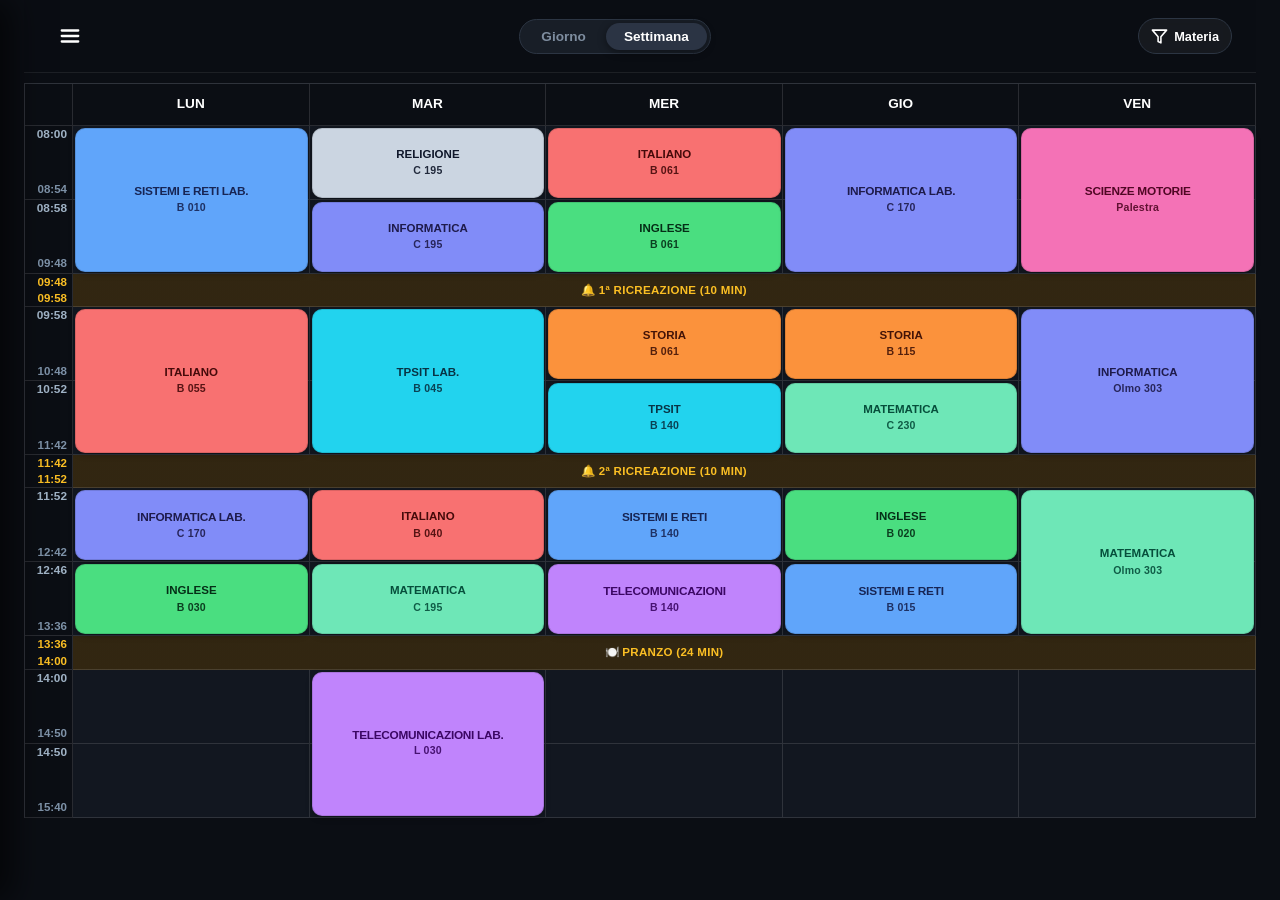
==== public/index.html @ 8e427fc3 "fix(app): fix missing closing braces in init() fallback and bump app.js cache buster to v57" ====
<!DOCTYPE html>
<html lang="it">
<head>
  <meta charset="UTF-8">
  <meta name="viewport" content="width=device-width, initial-scale=1.0, maximum-scale=3.0, user-scalable=yes">
  <title>Smart School Timetable - 4 BINF</title>
  
  <!-- PWA & Mobile Settings -->
  <link rel="manifest" href="manifest.json">
  <meta name="theme-color" content="#0E1218">
  <meta name="apple-mobile-web-app-capable" content="yes">
  <meta name="apple-mobile-web-app-status-bar-style" content="black-translucent">
  <meta name="apple-mobile-web-app-title" content="OrarioScuola">
  <link rel="icon" type="image/svg+xml" href="icons/icon.svg">

  <link rel="stylesheet" href="css/style.css?v=44">
</head>
<body>
  <div id="app" class="app-layout">
    
    <!-- Top Bar Navigation (Sleek Dark Theme) -->
    <header class="app-header" id="app-header">
      <div class="header-left">
        <button id="btn-open-drawer" class="icon-button" aria-label="Apri menu laterale" title="Menu">
          <svg width="22" height="22" viewBox="0 0 24 24" fill="none" stroke="currentColor" stroke-width="2.5" stroke-linecap="round">
            <line x1="3" y1="6" x2="21" y2="6"></line>
            <line x1="3" y1="12" x2="21" y2="12"></line>
            <line x1="3" y1="18" x2="21" y2="18"></line>
          </svg>
        </button>
      </div>

      <div class="header-center">
        <!-- Switcher a Capsula: Giorno vs Settimana -->
        <div class="view-switch-pill" role="tablist">
          <button id="btn-view-daily" class="pill-btn active" role="tab" aria-selected="true">Giorno</button>
          <button id="btn-view-weekly" class="pill-btn" role="tab" aria-selected="false">Settimana</button>
        </div>
      </div>

      <div class="header-right">
        <!-- Selettore / Filtro Materia con Dropdown -->
        <div class="subject-filter-wrapper" id="subject-filter-wrapper">
          <button id="btn-subject-filter-toggle" class="header-filter-btn" aria-label="Filtra materia" title="Evidenzia materia">
            <svg width="17" height="17" viewBox="0 0 24 24" fill="none" stroke="currentColor" stroke-width="2.2" stroke-linecap="round" stroke-linejoin="round">
              <polygon points="22 3 2 3 10 12.46 10 19 14 21 14 12.46 22 3"></polygon>
            </svg>
            <span class="filter-btn-label" id="filter-btn-label">Materia</span>
            <span class="filter-active-dot hidden" id="header-filter-dot"></span>
          </button>
          
          <!-- Dropdown Flottante Selezione Materia -->
          <div class="subject-filter-dropdown hidden" id="subject-filter-dropdown" role="menu">
            <div class="filter-dropdown-header">
              <span class="filter-dropdown-title">EVIDENZIA MATERIA</span>
              <button id="btn-clear-subject-filter" class="btn-clear-filter-text">Mostra tutte</button>
            </div>
            <div class="filter-subjects-list" id="filter-subjects-list">
              <!-- Popolato dinamicamente da JS -->
            </div>
          </div>
        </div>
      </div>
    </header>

    <!-- Switcher Flottante Compatto a Destra (appare durante lo scroll per liberare spazio) -->
    <div id="floating-view-switch" class="floating-view-switch hidden" role="tablist" aria-label="Cambio rapido vista">
      <button id="btn-float-daily" class="float-pill-btn active" role="tab" aria-selected="true" title="Vista Giorno">Giorno</button>
      <button id="btn-float-weekly" class="float-pill-btn" role="tab" aria-selected="false" title="Vista Settimana">Settimana</button>
    </div>

    <!-- Indicatore Filtro Materia Attivo con rimozione rapida -->
    <div id="active-filter-indicator" class="active-filter-indicator hidden">
      <span class="active-filter-dot" id="active-filter-dot"></span>
      <span id="active-filter-text" class="active-filter-text">Filtro: -</span>
      <button id="btn-dismiss-active-filter" class="btn-dismiss-filter" aria-label="Azzera filtro" title="Mostra tutte le materie">✕</button>
    </div>

    <!-- ==========================================================================
         VISTA 1: GIORNO (TIMELINE CON CARD PASTELLO E CURSORE DINAMICO)
         ========================================================================== -->
    <main id="view-daily" class="view-container active-view">
      
      <!-- Intestazione Data (es. LUNEDÌ 14 SETTEMBRE) -->
      <section class="daily-header-bar">
        <button id="btn-prev-day" class="day-nav-arrow" aria-label="Giorno precedente">
          <svg width="20" height="20" viewBox="0 0 24 24" fill="none" stroke="currentColor" stroke-width="2.5" stroke-linecap="round" stroke-linejoin="round">
            <polyline points="15 18 9 12 15 6"></polyline>
          </svg>
        </button>
        <h1 id="daily-date-title" class="daily-date-title"></h1>
        <button id="btn-next-day" class="day-nav-arrow" aria-label="Giorno successivo">
          <svg width="20" height="20" viewBox="0 0 24 24" fill="none" stroke="currentColor" stroke-width="2.5" stroke-linecap="round" stroke-linejoin="round">
            <polyline points="9 18 15 12 9 6"></polyline>
          </svg>
        </button>
      </section>

      <!-- Selettore rapido compatto giorni (Lunedì - Venerdì) -->
      <nav class="days-nav" aria-label="Selettore rapido giorno">
        <button class="day-chip" data-day="Lunedì">LUN</button>
        <button class="day-chip" data-day="Martedì">MAR</button>
        <button class="day-chip" data-day="Mercoledì">MER</button>
        <button class="day-chip" data-day="Giovedì">GIO</button>
        <button class="day-chip" data-day="Venerdì">VEN</button>
      </nav>

      <!-- Contenitore Timeline Verticale -->
      <div class="timeline-viewport" id="timeline-viewport">
        <div class="timeline-container" id="timeline-container">
          
          <!-- Asse Orario Verticale (popolato dinamicamente con ore 08:00, 08:58, ecc.) -->
          <div class="timeline-time-column" id="timeline-time-column">
            <!-- I marker orari sono generati da JS -->
          </div>

          <!-- Cursore Dinamico Live (Badge blu + Raggio Laser Orizzontale) -->
          <div class="live-timeline-line" id="live-timeline-line"></div>
          <div class="live-cursor" id="live-cursor">
            <span class="cursor-dot"></span>
            <span class="cursor-time" id="cursor-time">09:23</span>
          </div>

          <!-- Lista Card Lezioni Pastello -->
          <div class="lessons-list" id="lessons-list">
            <!-- Popolato dinamicamente da JS -->
          </div>

        </div>
      </div>
    </main>

    <!-- ==========================================================================
         VISTA 2: SETTIMANA (GRIGLIA A MATRICE CON CELLE COLORATE PASTELLO)
         ========================================================================== -->
    <main id="view-weekly" class="view-container hidden-view">
      <div class="weekly-scroll-wrapper" id="weekly-scroll-wrapper">
        <div class="weekly-grid-container" id="weekly-grid-container">
          <!-- Cursore e Raggio Live anche nella Settimana -->
          <div class="weekly-live-line" id="weekly-live-line"></div>
          <div class="weekly-live-cursor" id="weekly-live-cursor">
            <span class="cursor-dot"></span>
            <span class="cursor-time" id="weekly-cursor-time">--:--</span>
          </div>
          <!-- Popolato dinamicamente con griglia a 5 colonne (LUN-VEN) e righe orarie -->
        </div>
      </div>
      <div class="weekly-scroll-hint">
        <span>‹</span> Scorri per vedere la settimana <span>›</span>
      </div>
    </main>

    <!-- Rilevamento immediato PC vs iPad/Mobile per apertura diretta -->
    <script>
      (function() {
        try {
          var ua = navigator.userAgent || '';
          var platform = navigator.platform || '';
          var maxTouch = navigator.maxTouchPoints || 0;
          
          var isIPad = /iPad/i.test(ua) || (platform === 'MacIntel' && maxTouch > 1) || (/Macintosh/i.test(ua) && maxTouch > 1);
          var isMobileOrTablet = isIPad || /Android|iPhone|iPod|BlackBerry|IEMobile|Opera Mini|Tablet|Silk/i.test(ua) || (('ontouchstart' in window) && maxTouch > 1);

          // Su iPad (qualsiasi orientamento, orizzontale o verticale) e su mobile: SEMPRE GIORNO
          if (isMobileOrTablet) {
            try {
              localStorage.removeItem('orario_initial_view');
              localStorage.removeItem('orario_preferred_view');
            } catch (_) {}
            return; // Resta garantito in vista Giorno (view-daily attivo di default)
          }

          // Solo su PC desktop/laptop widescreen reali (Windows, Mac con 0 touch points, Linux) attiva la vista Settimana
          var isRealPC = (/Windows NT/i.test(ua) || (/Macintosh/i.test(ua) && maxTouch === 0) || (/Linux/i.test(ua) && !/Android/i.test(ua))) && window.innerWidth >= 900;
          if (isRealPC) {
            var vDaily = document.getElementById('view-daily');
            var vWeekly = document.getElementById('view-weekly');
            var bDaily = document.getElementById('btn-view-daily');
            var bWeekly = document.getElementById('btn-view-weekly');
            if (vDaily) { vDaily.classList.add('hidden-view'); vDaily.classList.remove('active-view'); }
            if (vWeekly) { vWeekly.classList.remove('hidden-view'); vWeekly.classList.add('active-view'); }
            if (bDaily) { bDaily.classList.remove('active'); bDaily.setAttribute('aria-selected', 'false'); }
            if (bWeekly) { bWeekly.classList.add('active'); bWeekly.setAttribute('aria-selected', 'true'); }
          }
        } catch (_) {}
      })();
    </script>

    <!-- ==========================================================================
         VISTA 3: DEDICATA CAMBIA ORARIO (PAGINA COMPLETA)
         ========================================================================== -->
    <main id="view-change-schedule" class="view-container change-schedule-view hidden-view">
      
      <!-- Barra Superiore Navigazione -->
      <div class="change-page-top-bar">
        <button id="btn-back-to-schedule" class="btn-back-nav" aria-label="Torna all'orario">
          <svg width="20" height="20" viewBox="0 0 24 24" fill="none" stroke="currentColor" stroke-width="2.5" stroke-linecap="round" stroke-linejoin="round">
            <polyline points="15 18 9 12 15 6"></polyline>
          </svg>
          <span>Torna all'orario</span>
        </button>
        <h2 class="change-page-title">CAMBIA ORARIO</h2>
        <div class="top-bar-spacer"></div>
      </div>

      <!-- SEZIONE ORARI GIÀ CARICATI (SEMPRE VISIBILE IN CIMA) -->
      <section class="loaded-timetables-section">
        <h3 class="section-card-title">Orari salvati</h3>
        <div class="saved-timetables-list" id="modal-saved-timetables-list">
          <!-- Popolato dinamicamente da JS -->
        </div>
      </section>

      <!-- Intestazione Scelta Caricamento -->
      <div class="change-mode-header">
        <h3 class="section-card-title">Carica un altro orario</h3>
      </div>

      <!-- I 4 Bottoni di Selezione Modalità -->
      <div class="change-mode-buttons" role="tablist">
        <button class="change-mode-pill active" data-tab="image" role="tab" aria-selected="true">
          <span class="mode-pill-icon">📷</span>
          <div class="mode-pill-texts">
            <span class="mode-pill-title">Immagine</span>
            <span class="mode-pill-sub">Foto o screenshot</span>
          </div>
        </button>
        <button class="change-mode-pill" data-tab="pdf" role="tab" aria-selected="false">
          <span class="mode-pill-icon">📄</span>
          <div class="mode-pill-texts">
            <span class="mode-pill-title">PDF</span>
            <span class="mode-pill-sub">Documento orario</span>
          </div>
        </button>
        <button class="change-mode-pill" data-tab="url" role="tab" aria-selected="false">
          <span class="mode-pill-icon">🔗</span>
          <div class="mode-pill-texts">
            <span class="mode-pill-title">URL</span>
            <span class="mode-pill-sub">Link web Spaggiari</span>
          </div>
        </button>
        <button class="change-mode-pill" data-tab="preset" role="tab" aria-selected="false">
          <span class="mode-pill-icon">🏛️</span>
          <div class="mode-pill-texts">
            <span class="mode-pill-title">Classi Volta</span>
            <span class="mode-pill-sub">Tutte le 64 classi</span>
          </div>
        </button>
      </div>

      <!-- Sezioni di Contenuto Corrispondenti -->
      <div class="change-sections-container">

        <!-- SEZIONE 1: CARICA DA IMMAGINE -->
        <div class="tt-tab-content active" id="tab-content-image">
          <div class="change-section-card">
            <h3 class="section-card-title">Carica Immagine</h3>
            
            <div class="file-dropzone" id="image-dropzone">
              <input type="file" id="input-timetable-image" accept="image/png, image/jpeg, image/webp" />
              <div class="dropzone-inner">
                <svg width="40" height="40" viewBox="0 0 24 24" fill="none" stroke="currentColor" stroke-width="1.8">
                  <rect x="3" y="3" width="18" height="18" rx="2" ry="2"></rect>
                  <circle cx="8.5" cy="8.5" r="1.5"></circle>
                  <polyline points="21 15 16 10 5 21"></polyline>
                </svg>
                <span class="dropzone-text" id="image-dropzone-text">Tocca per scegliere o trascina qui la foto</span>
                <span class="dropzone-sub">PNG, JPG, WebP</span>
              </div>
            </div>

            <div class="input-group" style="margin-top: 14px;">
              <label for="input-image-classname">Nome Classe (opzionale)</label>
              <input type="text" id="input-image-classname" placeholder="Es. 4 BINF, 5 AINF, 3 C..." />
            </div>

            <button id="btn-extract-from-image" class="btn-primary-action" disabled>
              <span>Estrai Orario</span>
            </button>
          </div>
        </div>

        <!-- SEZIONE 2: CARICA DA PDF -->
        <div class="tt-tab-content" id="tab-content-pdf">
          <div class="change-section-card">
            <h3 class="section-card-title">Carica PDF</h3>
            
            <div class="file-dropzone" id="pdf-dropzone">
              <input type="file" id="input-timetable-pdf" accept="application/pdf" />
              <div class="dropzone-inner">
                <svg width="40" height="40" viewBox="0 0 24 24" fill="none" stroke="currentColor" stroke-width="1.8">
                  <path d="M14 2H6a2 2 0 0 0-2 2v16a2 2 0 0 0 2 2h12a2 2 0 0 0 2-2V8z"></path>
                  <polyline points="14 2 14 8 20 8"></polyline>
                  <line x1="16" y1="13" x2="8" y2="13"></line>
                  <line x1="16" y1="17" x2="8" y2="17"></line>
                  <polyline points="10 9 9 9 8 9"></polyline>
                </svg>
                <span class="dropzone-text" id="pdf-dropzone-text">Tocca per scegliere o trascina qui il file PDF</span>
                <span class="dropzone-sub">Documento PDF (.pdf)</span>
              </div>
            </div>

            <!-- Pulsante per avviare la scansione delle classi nel PDF -->
            <button id="btn-scan-pdf-classes" class="btn-primary-action" disabled>
              <svg width="18" height="18" viewBox="0 0 24 24" fill="none" stroke="currentColor" stroke-width="2.2" stroke-linecap="round" stroke-linejoin="round">
                <circle cx="11" cy="11" r="8"></circle>
                <line x1="21" y1="21" x2="16.65" y2="16.65"></line>
              </svg>
              <span>Scansiona Classi nel PDF</span>
            </button>

            <!-- Sezione Rilevamento Classi (Mostrata dopo la scansione) -->
            <div id="pdf-classes-discovery-container" class="pdf-classes-discovery-container hidden">
              <div class="pdf-discovery-header">
                <div class="pdf-discovery-title-row">
                  <h4 class="pdf-discovery-title">Classi trovate nel documento</h4>
                  <span class="catalog-counter" id="pdf-classes-count">0 classi</span>
                </div>
                <div class="pdf-discovery-tools">
                  <button type="button" id="btn-select-all-pdf-classes" class="btn-tool-subtle">Seleziona tutte</button>
                  <button type="button" id="btn-deselect-all-pdf-classes" class="btn-tool-subtle">Deseleziona</button>
                </div>
              </div>

              <!-- Filtro rapido classi se molte -->
              <div class="catalog-search-wrapper" id="pdf-classes-search-wrapper" style="margin-bottom: 12px;">
                <svg width="15" height="15" viewBox="0 0 24 24" fill="none" stroke="currentColor" stroke-width="2.2">
                  <circle cx="11" cy="11" r="8"></circle>
                  <line x1="21" y1="21" x2="16.65" y2="16.65"></line>
                </svg>
                <input type="text" id="input-filter-pdf-classes" placeholder="Filtra classi (es. 4 BINF)..." />
              </div>

              <!-- Griglia/Elenco di Chip Selezionabili -->
              <div class="pdf-classes-grid" id="pdf-classes-grid">
                <!-- Generato da JS -->
              </div>

              <!-- Avanzamento Estrazione Multi-classe -->
              <div class="batch-progress-box hidden" id="pdf-batch-progress-box">
                <div class="batch-progress-text" id="pdf-batch-progress-text">Estrazione in corso...</div>
                <div class="batch-progress-bar-track">
                  <div class="batch-progress-bar-fill" id="pdf-batch-progress-bar"></div>
                </div>
              </div>

              <!-- Pulsante Estrazione Mirata delle Classi Selezionate -->
              <button id="btn-extract-selected-pdf-classes" class="btn-primary-action" disabled>
                <span>Estrai Orario per le Classi Selezionate</span>
              </button>
            </div>

          </div>
        </div>

        <!-- SEZIONE 3: CARICA DA URL -->
        <div class="tt-tab-content" id="tab-content-url">
          <div class="change-section-card">
            <h3 class="section-card-title">Carica da URL</h3>
            
            <div class="input-group" style="margin-top: 10px;">
              <label for="input-timetable-url">URL Immagine o PDF</label>
              <input type="url" id="input-timetable-url" placeholder="https://cspace.spaggiari.eu/.../orario.png" />
            </div>
            <div class="input-group" style="margin-top: 12px;">
              <label for="input-url-classname">Nome Classe (opzionale)</label>
              <input type="text" id="input-url-classname" placeholder="Es. 4 BINF, 3 ALS, 5 AINF..." />
            </div>
            <button id="btn-extract-from-url" class="btn-primary-action">
              <span>Estrai Orario</span>
            </button>
          </div>
        </div>

        <!-- SEZIONE 4: CLASSI ISTITUTO VOLTA -->
        <div class="tt-tab-content" id="tab-content-preset">
          <div class="change-section-card">
            <div class="preset-volta-catalog">
              <div class="catalog-header-row">
                <h3 class="section-card-title">Classi Istituto Volta</h3>
                <span class="catalog-counter" id="volta-classes-count">64 classi</span>
              </div>

              <!-- Barra di ricerca rapida classe -->
              <div class="catalog-search-wrapper">
                <svg width="16" height="16" viewBox="0 0 24 24" fill="none" stroke="currentColor" stroke-width="2.2">
                  <circle cx="11" cy="11" r="8"></circle>
                  <line x1="21" y1="21" x2="16.65" y2="16.65"></line>
                </svg>
                <input type="text" id="input-search-volta-classes" placeholder="Cerca classe (es. 4 AINF, 3 BINF, 1 C...)" />
                <button id="btn-clear-volta-search" class="btn-clear-search hidden" aria-label="Cancella ricerca">✕</button>
              </div>

              <!-- Filtro Rapido per Anno di Corso -->
              <div class="catalog-year-filters" id="catalog-year-filters">
                <button class="year-filter-btn active" data-year="all">Tutte</button>
                <button class="year-filter-btn" data-year="1">1°</button>
                <button class="year-filter-btn" data-year="2">2°</button>
                <button class="year-filter-btn" data-year="3">3°</button>
                <button class="year-filter-btn" data-year="4">4°</button>
                <button class="year-filter-btn" data-year="5">5°</button>
              </div>

              <!-- Griglia Scrollabile delle Classi -->
              <div class="volta-classes-grid" id="volta-all-classes-grid"></div>
            </div>
          </div>
        </div>

      </div>

      <!-- STATO DI ESTRAZIONE GEMINI (SPINNER / PROGRESS) -->
      <div class="extraction-loading-overlay hidden" id="extraction-loading">
        <div class="loading-spinner"></div>
        <div class="loading-title">Gemini Vision sta analizzando l'orario...</div>
        <div class="loading-sub">Rilevamento orari di inizio/fine specifici, pause e materie</div>
      </div>

      <!-- MESSAGGIO DI ERRORE -->
      <div class="extraction-error-banner hidden" id="extraction-error">
        <span id="extraction-error-msg">Errore durante l'elaborazione</span>
      </div>

    </main>

    <!-- ==========================================================================
         VISTA 4: ORARIO ORIGINALE SCUOLA (EDT EMBEDDED VIEW)
         ========================================================================== -->
    <main id="view-original-schedule" class="view-container original-schedule-view hidden-view">
      
      <!-- Barra Superiore Navigazione Essenziale (Freccia a sinistra, azioni a destra, nessun titolo) -->
      <div class="original-page-top-bar">
        <button id="btn-back-from-original" class="icon-button-subtle" aria-label="Torna indietro" title="Torna all'orario">
          <svg width="22" height="22" viewBox="0 0 24 24" fill="none" stroke="currentColor" stroke-width="2.5" stroke-linecap="round" stroke-linejoin="round">
            <polyline points="15 18 9 12 15 6"></polyline>
          </svg>
        </button>
        <div class="original-top-spacer"></div>
        <div class="original-top-actions">
          <button id="btn-reload-original-iframe" class="icon-button-subtle" title="Ricarica orario scuola" aria-label="Ricarica">
            <svg width="18" height="18" viewBox="0 0 24 24" fill="none" stroke="currentColor" stroke-width="2.2" stroke-linecap="round" stroke-linejoin="round">
              <polyline points="23 4 23 10 17 10"></polyline>
              <polyline points="1 20 1 14 7 14"></polyline>
              <path d="M3.51 9a9 9 0 0 1 14.85-3.36L23 10M1 14l4.64 4.36A9 9 0 0 0 20.49 15"></path>
            </svg>
          </button>
          <a id="btn-external-school-link" href="https://cspace.spaggiari.eu/pub/PGIT0005/orario/" target="_blank" rel="noopener" class="icon-button-subtle" title="Apri sul sito della scuola" aria-label="Apri esterno">
            <svg width="18" height="18" viewBox="0 0 24 24" fill="none" stroke="currentColor" stroke-width="2.2" stroke-linecap="round" stroke-linejoin="round">
              <path d="M18 13v6a2 2 0 0 1-2 2H5a2 2 0 0 1-2-2V8a2 2 0 0 1 2-2h6"></path>
              <polyline points="15 3 21 3 21 9"></polyline>
              <line x1="10" y1="14" x2="21" y2="3"></line>
            </svg>
          </a>
        </div>
      </div>

      <!-- Iframe a Tutto Schermo (Senza Box Stondato) -->
      <iframe id="iframe-original-schedule" class="original-fullscreen-iframe" src="about:blank" title="Orario scolastico originale"></iframe>
    </main>



    <!-- ==========================================================================
         DRAWER LATERALE A SCOMPARSA (MENU NERO IN STILE MOCKUP SCREEN 3)
         ========================================================================== -->
    <div id="drawer-overlay" class="drawer-overlay"></div>
    <aside id="sidebar-drawer" class="sidebar-drawer" aria-hidden="true">
      
      <!-- Intestazione Menu -->
      <div class="drawer-top">
        <div class="drawer-header-row">
          <h2 class="drawer-title">MENU</h2>
          <button id="btn-close-drawer" class="icon-button" aria-label="Chiudi menu">
            <svg width="24" height="24" viewBox="0 0 24 24" fill="none" stroke="currentColor" stroke-width="2" stroke-linecap="round">
              <line x1="18" y1="6" x2="6" y2="18"></line>
              <line x1="6" y1="6" x2="18" y2="18"></line>
            </svg>
          </button>
        </div>

        <!-- Selettore Elenco Orari a Capsula (sotto MENU, prima della linea di Orario) -->
        <div class="drawer-class-box">
          <div class="class-pill-dropdown" id="btn-toggle-class-menu" title="Tocca per cambiare orario">
            <div class="class-pill-left">
              <span class="class-pill-dot"></span>
              <span id="drawer-class-name">4 BINF</span>
            </div>
            <svg class="chevron-down" width="16" height="16" viewBox="0 0 24 24" fill="none" stroke="currentColor" stroke-width="2.5" stroke-linecap="round">
              <polyline points="6 9 12 15 18 9"></polyline>
            </svg>
            <select id="class-select" class="class-hidden-select" aria-label="Seleziona orario">
              <option value="volta_4_binf">4 BINF (Volta Predefinito)</option>
            </select>
          </div>
        </div>
      </div>

      <!-- Elenco Voci di Navigazione con Icone Outline -->
      <nav class="drawer-menu-list">
        
        <button class="drawer-item" id="nav-item-schedule">
          <div class="item-left">
            <svg class="item-icon" width="22" height="22" viewBox="0 0 24 24" fill="none" stroke="currentColor" stroke-width="1.8" stroke-linecap="round" stroke-linejoin="round">
              <rect x="3" y="4" width="18" height="18" rx="2" ry="2"></rect>
              <line x1="16" y1="2" x2="16" y2="6"></line>
              <line x1="8" y1="2" x2="8" y2="6"></line>
              <line x1="3" y1="10" x2="21" y2="10"></line>
            </svg>
            <span class="item-label">Orario</span>
          </div>
          <span class="item-arrow">›</span>
        </button>

        <button class="drawer-item" id="nav-item-filter-subject">
          <div class="item-left">
            <svg class="item-icon" width="22" height="22" viewBox="0 0 24 24" fill="none" stroke="currentColor" stroke-width="1.8" stroke-linecap="round" stroke-linejoin="round">
              <polygon points="22 3 2 3 10 12.46 10 19 14 21 14 12.46 22 3"></polygon>
            </svg>
            <span class="item-label">Filtra materia</span>
          </div>
          <span class="drawer-item-sub-tag" id="drawer-filter-sub-tag">Tutte</span>
        </button>

        <button class="drawer-item" id="nav-item-change-class">
          <div class="item-left">
            <svg class="item-icon" width="22" height="22" viewBox="0 0 24 24" fill="none" stroke="currentColor" stroke-width="1.8" stroke-linecap="round" stroke-linejoin="round">
              <path d="M4 19.5A2.5 2.5 0 0 1 6.5 17H20"></path>
              <path d="M6.5 2H20v20H6.5A2.5 2.5 0 0 1 4 19.5v-15A2.5 2.5 0 0 1 6.5 2z"></path>
            </svg>
            <span class="item-label">Cambia orario</span>
          </div>
          <span class="item-arrow">›</span>
        </button>

        <button class="drawer-item" id="nav-item-original-schedule">
          <div class="item-left">
            <svg class="item-icon" width="22" height="22" viewBox="0 0 24 24" fill="none" stroke="currentColor" stroke-width="1.8" stroke-linecap="round" stroke-linejoin="round">
              <circle cx="12" cy="12" r="10"></circle>
              <line x1="2" y1="12" x2="22" y2="12"></line>
              <path d="M12 2a15.3 15.3 0 0 1 4 10 15.3 15.3 0 0 1-4 10 15.3 15.3 0 0 1-4-10 15.3 15.3 0 0 1 4-10z"></path>
            </svg>
            <span class="item-label">Orario originale</span>
          </div>
          <span class="item-arrow">›</span>
        </button>


        <button class="drawer-item" id="nav-item-sync">
          <div class="item-left">
            <svg class="item-icon" width="22" height="22" viewBox="0 0 24 24" fill="none" stroke="currentColor" stroke-width="1.8" stroke-linecap="round" stroke-linejoin="round">
              <polyline points="23 4 23 10 17 10"></polyline>
              <polyline points="1 20 1 14 7 14"></polyline>
              <path d="M3.51 9a9 9 0 0 1 14.85-3.36L23 10M1 14l4.64 4.36A9 9 0 0 0 20.49 15"></path>
            </svg>
            <span class="item-label">Sincronizza orario</span>
          </div>
          <span class="item-arrow">›</span>
        </button>

        <button class="drawer-item" id="nav-item-widget">
          <div class="item-left">
            <svg class="item-icon" width="22" height="22" viewBox="0 0 24 24" fill="none" stroke="currentColor" stroke-width="1.8" stroke-linecap="round" stroke-linejoin="round">
              <rect x="3" y="3" width="7" height="7"></rect>
              <rect x="14" y="3" width="7" height="7"></rect>
              <rect x="14" y="14" width="7" height="7"></rect>
              <rect x="3" y="14" width="7" height="7"></rect>
            </svg>
            <span class="item-label">Widget</span>
          </div>
          <span class="item-arrow">›</span>
        </button>

        <button class="drawer-item" id="nav-item-notifications">
          <div class="item-left">
            <svg class="item-icon" width="22" height="22" viewBox="0 0 24 24" fill="none" stroke="currentColor" stroke-width="1.8" stroke-linecap="round" stroke-linejoin="round">
              <path d="M18 8A6 6 0 0 0 6 8c0 7-3 9-3 9h18s-3-2-3-9"></path>
              <path d="M13.73 21a2 2 0 0 1-3.46 0"></path>
            </svg>
            <span class="item-label">Notifiche</span>
          </div>
          <span class="item-arrow">›</span>
        </button>

        <button class="drawer-item" id="nav-item-settings">
          <div class="item-left">
            <svg class="item-icon" width="22" height="22" viewBox="0 0 24 24" fill="none" stroke="currentColor" stroke-width="1.8" stroke-linecap="round" stroke-linejoin="round">
              <circle cx="12" cy="12" r="3"></circle>
              <path d="M19.4 15a1.65 1.65 0 0 0 .33 1.82l.06.06a2 2 0 0 1 0 2.83 2 2 0 0 1-2.83 0l-.06-.06a1.65 1.65 0 0 0-1.82-.33 1.65 1.65 0 0 0-1 1.51V21a2 2 0 0 1-2 2 2 2 0 0 1-2-2v-.09A1.65 1.65 0 0 0 9 19.4a1.65 1.65 0 0 0-1.82.33l-.06.06a2 2 0 0 1-2.83 0 2 2 0 0 1 0-2.83l.06-.06a1.65 1.65 0 0 0 .33-1.82 1.65 1.65 0 0 0-1.51-1H3a2 2 0 0 1-2-2 2 2 0 0 1 2-2h.09A1.65 1.65 0 0 0 4.6 9a1.65 1.65 0 0 0-.33-1.82l-.06-.06a2 2 0 0 1 0-2.83 2 2 0 0 1 2.83 0l.06.06a1.65 1.65 0 0 0 1.82.33H9a1.65 1.65 0 0 0 1-1.51V3a2 2 0 0 1 2-2 2 2 0 0 1 2 2v.09a1.65 1.65 0 0 0 1 1.51 1.65 1.65 0 0 0 1.82-.33l.06-.06a2 2 0 0 1 2.83 0 2 2 0 0 1 0 2.83l-.06.06a1.65 1.65 0 0 0-.33 1.82V9a1.65 1.65 0 0 0 1.51 1H21a2 2 0 0 1 2 2 2 2 0 0 1-2 2h-.09a1.65 1.65 0 0 0-1.51 1z"></path>
            </svg>
            <span class="item-label">Impostazioni</span>
          </div>
          <span class="item-arrow">›</span>
        </button>

      </nav>

      <!-- Sezione Stato e Pulsante Sincronizza in Basso -->
      <div class="drawer-footer">
        <div class="drawer-status-box">
          <div class="status-row-indicator">
            <span class="status-dot-green"></span>
            <span class="status-title-text" id="drawer-status-text">ORARIO AGGIORNATO</span>
          </div>
          <div class="status-date-text" id="drawer-status-date">-</div>
        </div>

        <button id="btn-sync-now" class="btn-drawer-sync">
          <svg id="sync-icon" width="18" height="18" viewBox="0 0 24 24" fill="none" stroke="currentColor" stroke-width="2.2" stroke-linecap="round" stroke-linejoin="round">
            <polyline points="23 4 23 10 17 10"></polyline>
            <polyline points="1 20 1 14 7 14"></polyline>
            <path d="M3.51 9a9 9 0 0 1 14.85-3.36L23 10M1 14l4.64 4.36A9 9 0 0 0 20.49 15"></path>
          </svg>
          <span id="sync-btn-label">SINCRONIZZA ORARIO</span>
        </button>
      </div>

    </aside>

    <!-- Modale Widget & Tutorial Guida Android & iOS Apple -->
    <div id="modal-widget" class="modal-backdrop">
      <div class="modal-card modal-card-tutorial">
        <div class="modal-header">
          <div class="modal-title-with-icon">
            <svg width="20" height="20" viewBox="0 0 24 24" fill="none" stroke="currentColor" stroke-width="2" stroke-linecap="round" stroke-linejoin="round">
              <rect x="3" y="3" width="7" height="7"></rect>
              <rect x="14" y="3" width="7" height="7"></rect>
              <rect x="14" y="14" width="7" height="7"></rect>
              <rect x="3" y="14" width="7" height="7"></rect>
            </svg>
            <h3 id="widget-modal-title">Tutorial Widget</h3>
          </div>
          <button class="modal-close-btn" id="btn-close-modal-widget" aria-label="Chiudi tutorial">✕</button>
        </div>

        <!-- Selettore Piattaforma: Android vs iOS Apple -->
        <div class="widget-platform-tabs" id="widget-platform-tabs">
          <button class="platform-tab-btn active" data-platform="android" id="tab-platform-android">
            <svg class="tab-os-icon" width="16" height="16" viewBox="0 0 24 24" fill="currentColor">
              <path d="M17.523 15.3414c-.5511 0-.9993-.4486-.9993-.9997s.4482-.9993.9993-.9993c.551 0 .9993.4482.9993.9993.0001.5511-.4483.9997-.9993.9997m-11.046 0c-.5511 0-.9993-.4486-.9993-.9997s.4482-.9993.9993-.9993c.5511 0 .9993.4482.9993.9993 0 .5511-.4482.9997-.9993.9997m11.4045-6.02l1.9973-3.4592a.416.416 0 00-.1521-.5676.416.416 0 00-.5676.1521l-2.0223 3.503C15.5896 8.4116 13.8544 8.125 12 8.125s-3.5896.2866-5.1368.8247L4.8409 5.4467a.4161.4161 0 00-.5677-.1521.4157.4157 0 00-.1521.5676l1.9973 3.4592C2.6889 11.1867.3432 14.6589 0 18.761h24c-.3432-4.1021-2.6889-7.5743-6.1185-9.4396"/>
            </svg>
            <span>Android (Samsung)</span>
          </button>
          <button class="platform-tab-btn" data-platform="ios" id="tab-platform-ios">
            <svg class="tab-os-icon" width="16" height="16" viewBox="0 0 24 24" fill="currentColor">
              <path d="M18.71 19.5c-.83 1.24-1.71 2.45-3.05 2.47-1.34.03-1.77-.79-3.29-.79-1.53 0-2 .77-3.27.82-1.31.05-2.3-1.32-3.14-2.53C4.25 17 2.94 12.45 4.7 9.39c.87-1.52 2.43-2.48 4.12-2.51 1.28-.02 2.5.87 3.29.87.78 0 2.26-1.07 3.81-.91.65.03 2.47.26 3.64 1.98-.09.06-2.17 1.28-2.15 3.81.03 3.02 2.65 4.03 2.68 4.04-.03.07-.42 1.44-1.38 2.83M15.97 6.37c.65-.8 1.09-1.92.97-3.04-.94.04-2.07.63-2.74 1.41-.59.67-1.11 1.77-.97 2.87 1.05.08 2.11-.47 2.74-1.24z"/>
            </svg>
            <span>iOS Apple (iPhone)</span>
          </button>
        </div>

        <!-- Stepper Android (4 Passaggi) -->
        <div class="tutorial-stepper" id="tutorial-stepper-android">
          <button class="step-indicator active" data-platform="android" data-step="0" aria-label="Passo 1: Feed JSON">
            <span class="step-num">1</span>
            <span class="step-text">Feed JSON</span>
          </button>
          <button class="step-indicator" data-platform="android" data-step="1" aria-label="Passo 2: App KWGT">
            <span class="step-num">2</span>
            <span class="step-text">KWGT</span>
          </button>
          <button class="step-indicator" data-platform="android" data-step="2" aria-label="Passo 3: Formula">
            <span class="step-num">3</span>
            <span class="step-text">Formula</span>
          </button>
          <button class="step-indicator" data-platform="android" data-step="3" aria-label="Passo 4: AOD / Blocco">
            <span class="step-num">4</span>
            <span class="step-text">AOD / Blocco</span>
          </button>
        </div>

        <!-- Stepper iOS Apple (5 Passaggi) -->
        <div class="tutorial-stepper hidden" id="tutorial-stepper-ios">
          <button class="step-indicator active" data-platform="ios" data-step="0" aria-label="Passo 1: App Store">
            <span class="step-num">1</span>
            <span class="step-text">App</span>
          </button>
          <button class="step-indicator" data-platform="ios" data-step="1" aria-label="Passo 2: Nuovo Script">
            <span class="step-num">2</span>
            <span class="step-text">Script</span>
          </button>
          <button class="step-indicator" data-platform="ios" data-step="2" aria-label="Passo 3: Codice">
            <span class="step-num">3</span>
            <span class="step-text">Codice</span>
          </button>
          <button class="step-indicator" data-platform="ios" data-step="3" aria-label="Passo 4: Home">
            <span class="step-num">4</span>
            <span class="step-text">Home</span>
          </button>
          <button class="step-indicator" data-platform="ios" data-step="4" aria-label="Passo 5: Blocco">
            <span class="step-num">5</span>
            <span class="step-text">Blocco</span>
          </button>
        </div>

        <div class="modal-body tutorial-body">
          
          <!-- SEZIONE ANDROID (4 PASSAGGI) -->
          <div id="tutorial-android-container">
            <!-- Passo 1: Feed JSON -->
            <div class="tutorial-step active" id="step-android-0">
              <div class="step-badge">PASSO 1 DI 4 • ANDROID</div>
              <h4 class="step-heading">Il tuo Feed in Tempo Reale</h4>
              <p class="step-desc">L'applicazione genera un feed JSON ultra-leggero che risponde a <em>"Dove devo andare adesso?"</em> aggiornando materia, aula, countdown e cambio ora.</p>
              
              <div class="tutorial-box">
                <span class="box-label">Indirizzo del feed JSON:</span>
                <div class="code-copy-row">
                  <code id="widget-url-display">data/widget_data.json</code>
                  <button id="btn-copy-widget-url" class="btn-modal-action">Copia Link</button>
                </div>
              </div>

              <div class="step-tip">
                <span class="tip-icon">💡</span>
                <p>Questo link è l'origine dati da cui il widget One UI riceve gli aggiornamenti in tempo reale.</p>
              </div>
            </div>

            <!-- Passo 2: KWGT Setup -->
            <div class="tutorial-step" id="step-android-1">
              <div class="step-badge">PASSO 2 DI 4 • ANDROID</div>
              <h4 class="step-heading">Installa KWGT e crea il Widget</h4>
              <p class="step-desc">KWGT (Kustom Widget Maker) è l'app più potente su Android per creare widget perfettamente integrati nello stile One UI di Samsung.</p>
              
              <div class="steps-instruction-list">
                <div class="instr-item">
                  <span class="instr-num">1</span>
                  <div>Scarica <strong>KWGT Kustom Widget Maker</strong> dal Google Play Store.</div>
                </div>
                <div class="instr-item">
                  <span class="instr-num">2</span>
                  <div>Sulla Home del Galaxy S24, tieni premuto su uno spazio vuoto e tocca <strong>Widget</strong>.</div>
                </div>
                <div class="instr-item">
                  <span class="instr-num">3</span>
                  <div>Scegli <strong>KWGT</strong> e seleziona il formato <strong>4x2</strong> (oppure <strong>2x2</strong>).</div>
                </div>
                <div class="instr-item">
                  <span class="instr-num">4</span>
                  <div>Tocca il riquadro del widget vuoto per aprire l'editor.</div>
                </div>
              </div>
            </div>

            <!-- Passo 3: Inserisci la Formula -->
            <div class="tutorial-step" id="step-android-2">
              <div class="step-badge">PASSO 3 DI 4 • ANDROID</div>
              <h4 class="step-heading">Incolla la Formula One UI</h4>
              <p class="step-desc">Nell'editor KWGT, tocca <strong>`+`</strong> in alto &rarr; aggiungi un blocco <strong>Testo</strong> &rarr; tocca il testo inserito e incolla questa formula già configurata con il tuo link:</p>
              
              <div class="tutorial-box">
                <div class="box-header-row">
                  <span class="box-label">Formula Dinamica Completa:</span>
                  <button id="btn-copy-formula-full" class="btn-modal-action">Copia Formula</button>
                </div>
                <div class="formula-code-wrapper">
                  <pre><code id="widget-formula-full">$if(wg("...", json, .status) = "IN_CLASS", "🟢 " + wg("...", json, .title) + " (" + wg("...", json, .room) + ") - " + wg("...", json, .time_left), "🔔 " + wg("...", json, .title) + " - " + wg("...", json, .subtitle))$</code></pre>
                </div>
              </div>

              <!-- Preset Scalo Aereo / Volo -->
              <div class="tutorial-box" style="margin-top: 12px; border-color: rgba(66, 133, 244, 0.35); background: rgba(66, 133, 244, 0.06);">
                <div class="box-header-row">
                  <span class="box-label" style="color: #64B2FF; font-weight: 700;">✈️ Preset Scalo Aereo (Tabellone Volo):</span>
                  <button id="btn-copy-formula-flight" class="btn-modal-action" style="background: #2563eb; color: #fff;">Copia Preset Volo</button>
                </div>
                <div class="formula-code-wrapper">
                  <pre><code id="widget-formula-flight">$if(wg("...", json, .flight_visible) = 1, wg("...", json, .flight_multiline), "")$</code></pre>
                </div>
                <div style="font-size: 0.76rem; color: var(--text-secondary); margin-top: 6px; line-height: 1.4;">
                  ✨ <strong>Stile tabellone aereo:</strong> [Partenza / Aula] ── [Ora] ✈ ──&gt; [Arrivo / Aula]. Trasparente prima delle 07:00 e oltre 1h dopo l'uscita!
                </div>
              </div>

              <!-- Accordion Formule Alternative -->
              <details class="tutorial-details">
                <summary>Mostra formule per singoli valori e scalo aereo</summary>
                <div class="mini-formulas-grid">
                  <div class="mini-formula-item">
                    <span class="mf-title">Materia + Aula:</span>
                    <code id="mf-code-sub">...</code>
                    <button class="btn-mini-copy" data-target="mf-code-sub">Copia</button>
                  </div>
                  <div class="mini-formula-item">
                    <span class="mf-title">Tempo rimanente:</span>
                    <code id="mf-code-time">...</code>
                    <button class="btn-mini-copy" data-target="mf-code-time">Copia</button>
                  </div>
                  <div class="mini-formula-item">
                    <span class="mf-title">Prossima lezione:</span>
                    <code id="mf-code-next">...</code>
                    <button class="btn-mini-copy" data-target="mf-code-next">Copia</button>
                  </div>
                  <div class="mini-formula-item">
                    <span class="mf-title">✈️ Volo Riga Singola:</span>
                    <code id="mf-code-flight-single">...</code>
                    <button class="btn-mini-copy" data-target="mf-code-flight-single">Copia</button>
                  </div>
                  <div class="mini-formula-item">
                    <span class="mf-title">✈️ Visibilità Livello (Layer):</span>
                    <code id="mf-code-flight-layer">...</code>
                    <button class="btn-mini-copy" data-target="mf-code-flight-layer">Copia</button>
                  </div>
                </div>
              </details>
            </div>

            <!-- Passo 4: Schermata Blocco e AOD -->
            <div class="tutorial-step" id="step-android-3">
              <div class="step-badge">PASSO 4 DI 4 • ANDROID</div>
              <h4 class="step-heading">Schermata di Blocco & Always On Display</h4>
              <p class="step-desc">Su Samsung Galaxy S24 (One UI 6.1+), i widget di terze parti come KWGT sulla schermata di blocco si sbloccano con <strong>Good Lock (LockStar)</strong>, la suite ufficiale gratuita di Samsung.</p>
              
              <div class="steps-instruction-list">
                <div class="instr-item">
                  <span class="instr-num">1</span>
                  <div>Apri il <strong>Galaxy Store</strong> sul tuo Galaxy S24 e installa <strong>Good Lock</strong> (app ufficiale Samsung).</div>
                </div>
                <div class="instr-item">
                  <span class="instr-num">2</span>
                  <div>Apri Good Lock, tocca la scheda <em>Make up</em> e installa il modulo <strong>LockStar</strong>.</div>
                </div>
                <div class="instr-item">
                  <span class="instr-num">3</span>
                  <div>Attiva LockStar, tocca l'anteprima della schermata di blocco, tocca lo schermo o l'icona <strong>+ Widget</strong> e scegli <strong>KWGT</strong>.</div>
                </div>
                <div class="instr-item">
                  <span class="instr-num">4</span>
                  <div>Posiziona il widget, tocca <strong>Salva</strong>, poi toccalo per aprirlo in KWGT e incollare la formula dello Scalo Aereo!</div>
                </div>
              </div>

              <div class="step-tip step-tip-success">
                <span class="tip-icon">💡</span>
                <p><strong>Alternativa senza Good Lock:</strong> Nella schermata di blocco standard puoi aggiungere il widget nativo Samsung <em>Calendario (Prossimo evento)</em> direttamente sotto l'orologio sincronizzando l'orario scolastico con il calendario!</p>
              </div>
            </div>
          </div>

          <!-- SEZIONE IOS APPLE (5 PASSAGGI) -->
          <div id="tutorial-ios-container" class="hidden">
            <!-- Passo 1: App Store -->
            <div class="tutorial-step active" id="step-ios-0">
              <div class="step-badge">PASSO 1 DI 5 • APPLE IOS</div>
              <h4 class="step-heading">Scarica Scriptable dall'App Store</h4>
              <p class="step-desc"><strong>Scriptable</strong> è l'applicazione gratuita per iPhone e iPad più usata per creare widget nativi ad altissima velocità e con supporto offline (nessun acquisto in-app richiesto).</p>
              
              <div class="tutorial-box" style="text-align: center;">
                <span class="box-label">App Store Ufficiale:</span>
                <a href="https://apps.apple.com/app/scriptable/id1405459188" target="_blank" rel="noopener" class="btn-appstore-link">
                  <svg width="18" height="18" viewBox="0 0 24 24" fill="currentColor">
                    <path d="M18.71 19.5c-.83 1.24-1.71 2.45-3.05 2.47-1.34.03-1.77-.79-3.29-.79-1.53 0-2 .77-3.27.82-1.31.05-2.3-1.32-3.14-2.53C4.25 17 2.94 12.45 4.7 9.39c.87-1.52 2.43-2.48 4.12-2.51 1.28-.02 2.5.87 3.29.87.78 0 2.26-1.07 3.81-.91.65.03 2.47.26 3.64 1.98-.09.06-2.17 1.28-2.15 3.81.03 3.02 2.65 4.03 2.68 4.04-.03.07-.42 1.44-1.38 2.83M15.97 6.37c.65-.8 1.09-1.92.97-3.04-.94.04-2.07.63-2.74 1.41-.59.67-1.11 1.77-.97 2.87 1.05.08 2.11-.47 2.74-1.24z"/>
                  </svg>
                  Scarica Scriptable su App Store ↗
                </a>
              </div>

              <div class="step-tip">
                <span class="tip-icon">💡</span>
                <p><em>Alternativa visuale</em>: se preferisci un editor grafico drag-and-drop simile a KWGT, puoi anche usare l'app <strong>Widgy Widgets</strong> dall'App Store collegandola al nostro feed JSON.</p>
              </div>
            </div>

            <!-- Passo 2: Nuovo Script -->
            <div class="tutorial-step" id="step-ios-1">
              <div class="step-badge">PASSO 2 DI 5 • APPLE IOS</div>
              <h4 class="step-heading">Crea un nuovo Script</h4>
              <p class="step-desc">Configura lo script nell'app Scriptable in pochi secondi:</p>
              
              <div class="steps-instruction-list">
                <div class="instr-item">
                  <span class="instr-num">1</span>
                  <div>Apri l'applicazione <strong>Scriptable</strong> sul tuo iPhone.</div>
                </div>
                <div class="instr-item">
                  <span class="instr-num">2</span>
                  <div>Tocca l'icona <strong>`+`</strong> in alto a destra per creare un nuovo script.</div>
                </div>
                <div class="instr-item">
                  <span class="instr-num">3</span>
                  <div>Tocca il titolo in alto (di default <em>Untitled Script</em>) e rinominalo in <strong><code>OrarioScuola</code></strong>.</div>
                </div>
              </div>
            </div>

            <!-- Passo 3: Incolla Codice Scriptable -->
            <div class="tutorial-step" id="step-ios-2">
              <div class="step-badge">PASSO 3 DI 5 • APPLE IOS</div>
              <h4 class="step-heading">Incolla il Codice & Cache Offline</h4>
              <p class="step-desc">Abbiamo preparato il codice JavaScript configurato con il tuo link. Lo script salva l'orario in locale e <strong>continua a funzionare anche se a scuola non c'è campo</strong>!</p>
              
              <div class="tutorial-box">
                <div class="box-header-row">
                  <span class="box-label">Codice JavaScript Pronto:</span>
                  <button id="btn-copy-scriptable-code" class="btn-modal-action btn-copy-prominent">Copia Script iOS</button>
                </div>
                <div class="formula-code-wrapper">
                  <pre><code id="ios-code-snippet-preview">// Scriptable Widget - OrarioScuola iPhone
const BASE_URL = "..."; // Configurato automaticamente
// Tocca "Copia Script iOS" sopra per incollarlo per intero in Scriptable</code></pre>
                </div>
              </div>

              <div class="step-tip">
                <span class="tip-icon">📋</span>
                <p>Tocca <strong>Copia Script iOS</strong>, poi torna in Scriptable, cancella il testo preesistente e incolla lo script.</p>
              </div>
            </div>

            <!-- Passo 4: Aggiungi Widget Home -->
            <div class="tutorial-step" id="step-ios-3">
              <div class="step-badge">PASSO 4 DI 5 • APPLE IOS</div>
              <h4 class="step-heading">Posiziona il Widget sulla Home</h4>
              <p class="step-desc">Aggiungi il widget direttamente alla Schermata Home di iOS:</p>
              
              <div class="steps-instruction-list">
                <div class="instr-item">
                  <span class="instr-num">1</span>
                  <div>Sulla Home di iPhone, tieni premuto su uno spazio vuoto finché le icone non tremano.</div>
                </div>
                <div class="instr-item">
                  <span class="instr-num">2</span>
                  <div>Tocca l'icona <strong>`+`</strong> in alto a sinistra.</div>
                </div>
                <div class="instr-item">
                  <span class="instr-num">3</span>
                  <div>Cerca <strong>Scriptable</strong> e seleziona la dimensione <strong>Medio</strong> (2x2 orizzontale raccomandato).</div>
                </div>
                <div class="instr-item">
                  <span class="instr-num">4</span>
                  <div>Tocca il widget appena aggiunto, imposta <em>Script</em> su <strong><code>OrarioScuola</code></strong> e <em>When Interacting</em> su <strong><code>Open URL</code></strong>.</div>
                </div>
              </div>
            </div>

            <!-- Passo 5: Blocco & AOD -->
            <div class="tutorial-step" id="step-ios-4">
              <div class="step-badge">PASSO 5 DI 5 • APPLE IOS</div>
              <h4 class="step-heading">Schermata di Blocco (iOS 16+) & AOD</h4>
              <p class="step-desc">Tieni d'occhio l'orario e la prossima lezione anche a schermo bloccato:</p>
              
              <div class="steps-instruction-list">
                <div class="instr-item">
                  <span class="instr-num">1</span>
                  <div>Nella Schermata di Blocco, tieni premuto e tocca <strong>Personalizza</strong> &rarr; <strong>Schermata di blocco</strong>.</div>
                </div>
                <div class="instr-item">
                  <span class="instr-num">2</span>
                  <div>Sotto l'orologio, tocca l'area <strong>+ Aggiungi widget</strong> e scegli <strong>Scriptable</strong>.</div>
                </div>
                <div class="instr-item">
                  <span class="instr-num">3</span>
                  <div>Seleziona il formato <strong>Rettangolare</strong> e assegna lo script <strong><code>OrarioScuola</code></strong>.</div>
                </div>
              </div>

              <div class="step-tip step-tip-success">
                <span class="tip-icon">✅</span>
                <p>Fatto! Su iPhone 14 Pro, 15 Pro e 16 Pro l'orario, l'aula e il countdown restano visibili anche con l'Always-On Display!</p>
              </div>
            </div>
          </div>

        </div>

        <!-- Footer con Navigazione Wizard -->
        <div class="tutorial-footer">
          <button id="btn-tutorial-prev" class="btn-tutorial-nav" disabled>‹ Indietro</button>
          <div class="tutorial-dots" id="tutorial-dots">
            <!-- I pallini vengono sincronizzati dinamicamente (4 per Android, 5 per iOS) -->
          </div>
          <button id="btn-tutorial-next" class="btn-tutorial-nav btn-primary-nav">Avanti ›</button>
        </div>

      </div>
    </div>

    <!-- Modale Impostazioni & Simulatore -->
    <div id="modal-settings" class="modal-backdrop">
      <div class="modal-card">
        <div class="modal-header">
          <h3>Impostazioni & Simulatore</h3>
          <button class="modal-close-btn" id="btn-close-modal-settings">✕</button>
        </div>
        <div class="modal-body">
          <label class="modal-label">Simula orario per collaudo:</label>
          <div class="sim-buttons-grid">
            <button class="sim-btn" data-sim-time="08:30" data-sim-day="Lunedì">08:30 (In Classe)</button>
            <button class="sim-btn" data-sim-time="09:52" data-sim-day="Lunedì">09:52 (Ricreazione)</button>
            <button class="sim-btn" data-sim-time="12:15" data-sim-day="Lunedì">12:15 (Finito)</button>
            <button class="sim-btn active" data-sim-time="real">Ora Reale</button>
          </div>
        </div>
      </div>
    </div>

  </div>

  <!-- Pop-up Notifica Sincronizzazione con Backdrop Sfumato al Centro dello Schermo -->
  <div id="sync-banner-overlay" class="sync-banner-overlay hidden" role="dialog" aria-modal="true" aria-live="polite">
    <div id="sync-banner" class="sync-banner is-loading">
      <div class="sync-banner-icon-container" id="sync-banner-icon-box">
        <!-- Spinner rotella in corso -->
        <svg class="sync-spinner-icon" id="sync-banner-spinner" viewBox="0 0 24 24" fill="none" stroke="currentColor" stroke-width="2.5">
          <circle class="sync-spinner-track" cx="12" cy="12" r="9" stroke-opacity="0.25"></circle>
          <path class="sync-spinner-head" d="M12 3a9 9 0 0 1 9 9" stroke-linecap="round"></path>
        </svg>
        <!-- Spunta verde completata -->
        <svg class="sync-success-icon" id="sync-banner-check" viewBox="0 0 24 24" fill="none" stroke="currentColor" stroke-width="2.6" stroke-linecap="round" stroke-linejoin="round">
          <polyline points="20 6 9 17 4 12"></polyline>
        </svg>
        <!-- Icona Errore/Attenzione -->
        <svg class="sync-error-icon" id="sync-banner-error" viewBox="0 0 24 24" fill="none" stroke="currentColor" stroke-width="2.4" stroke-linecap="round" stroke-linejoin="round">
          <circle cx="12" cy="12" r="10"></circle>
          <line x1="12" y1="8" x2="12" y2="12"></line>
          <line x1="12" y1="16" x2="12.01" y2="16"></line>
        </svg>
      </div>
      <div class="sync-banner-text">
        <div class="sync-banner-title" id="sync-banner-title">Sincronizzazione in corso...</div>
        <div class="sync-banner-subtitle" id="sync-banner-subtitle">Verifica orario scolastico</div>
      </div>
    </div>
  </div>

  <script type="module" src="js/app.js?v=57"></script>
</body>
</html>
---- public/css/style.css ----
/* ==========================================================================
   Smart School Timetable - Core Style Sheet
   Stile Dark AMOLED con Proporzioni in Scala, Linee Guida e Cursore Live Non Invasivo
   ========================================================================== */

:root {
  /* AMOLED Deep Dark Palette */
  --bg-app: #0B0E14;
  --bg-surface: #121720;
  --bg-header: rgba(11, 14, 20, 0.95);
  --bg-drawer: #10141B;
  --bg-card-dark: #161C26;
  
  /* Text Colors */
  --text-main: #FFFFFF;
  --text-muted: #A0B3C6;
  --text-dim: #7E92A8;
  
  /* Linee Guida Sottilissime ("linee grigie piccolissime") */
  --border-subtle: rgba(255, 255, 255, 0.08);
  --border-guide-line: rgba(255, 255, 255, 0.12);
  --border-guide-dashed: rgba(255, 255, 255, 0.16);
  --border-pill: #2C3543;
  --border-hover: #3E4B5E;
  
  /* Pill Switcher Colors */
  --pill-container-bg: #181E27;
  --pill-active-bg: #2B3444;
  --pill-active-text: #FFFFFF;
  --pill-inactive-text: #7E8D9F;

  /* Live Cursor Accent & Dimensioni Badge Orario */
  --live-blue: #2563EB;
  --live-blue-glow: rgba(37, 99, 235, 0.5);
  --live-line-color: #38BDF8;
  --live-cursor-font-size: 0.72rem;
  --live-cursor-padding: 2px 5px;
  --live-cursor-dot-size: 4.5px;
  --accent-green: #22C55E;
  --accent-amber: #FBBF24;
  --accent-amber-bg: rgba(251, 191, 36, 0.09);
  --accent-amber-border: rgba(251, 191, 36, 0.28);

  /* Parametri di Calibrazione Griglia Regolabili al Millimetro */
  --timeline-axis-width: 52px;
  --timeline-slot-height: 90px;
  --timeline-break-height: 30px;
  --timeline-divider1-offset: 0px;
  --timeline-divider2-offset: 0px;
  --timeline-time-spacing: 1.5px;

  /* ==========================================================================
     Mappe Colori Fedeli all'Orario Spaggiari/EDT (Alto Contrasto & Riconoscibilità Immediata)
     ========================================================================== */
  /* Italiano (Orario #DC7878): Rosso Corallo vivace */
  --subject-lettere-bg: #F87171;
  --subject-lettere-text: #450A0A;
  --subject-italiano-bg: #F87171;
  --subject-italiano-text: #450A0A;

  /* Storia (Orario #CB8989): Arancio Terracotta / Ruggine caldo (distinto da Italiano) */
  --subject-storia-bg: #FB923C;
  --subject-storia-text: #431407;

  /* Inglese (Orario #78DC85): Verde Lime / Mela brillante ed energico */
  --subject-inglese-bg: #4ADE80;
  --subject-inglese-text: #052E16;

  /* Matematica (Orario #DDF7DD): Verde Menta / Smeraldo fresco (distinto da Inglese) */
  --subject-matematica-bg: #6EE7B7;
  --subject-matematica-text: #064E3B;

  /* Informatica & Lab (Orario #7878DC / #8181D3): Blu Indigo Elettrico */
  --subject-informatica-bg: #818CF8;
  --subject-informatica-text: #1E1B4B;

  /* Sistemi e Reti & Lab (Orario #95AABF): Blu Acciaio / Sky Blue luminoso */
  --subject-sistemi-bg: #60A5FA;
  --subject-sistemi-text: #172554;

  /* Telecomunicazioni & Lab (Orario #A68FC5 / #A392C2): Viola Ametista / Porpora vivace */
  --subject-telecom-bg: #C084FC;
  --subject-telecom-text: #3B0764;

  /* TPSIT & Lab (Orario #DDDDF7 / #E4E7EF): Turchese Ghiaccio / Ciano elettrico */
  --subject-tpsit-bg: #22D3EE;
  --subject-tpsit-text: #083344;

  /* Scienze Motorie (Orario #BF959A): Rosa Sport / Flamingo vivace */
  --subject-motoria-bg: #F472B6;
  --subject-motoria-text: #500724;

  /* Religione (Orario #D0DFCA): Grigio Perla / Argento Salvia neutro */
  --subject-religione-bg: #CBD5E1;
  --subject-religione-text: #0F172A;

  /* Diritto ed Economia: Ambra Dorata / Oro caldo */
  --subject-diritto-bg: #FBBF24;
  --subject-diritto-text: #451A03;

  /* Scienze / Chimica: Cremisi / Rubino */
  --subject-scienze-bg: #FB7185;
  --subject-scienze-text: #4C0519;

  /* Default */
  --subject-default-bg: #94A3B8;
  --subject-default-text: #0F172A;

  /* Geometry & Radii */
  --radius-sm: 8px;
  --radius-md: 12px;
  --radius-card: 16px;
  --radius-pill: 9999px;

  /* Dimensioni Asse */
  --timeline-axis-width: 52px;
  --safe-top: env(safe-area-inset-top, 0px);
  --safe-bottom: env(safe-area-inset-bottom, 0px);
}

* {
  box-sizing: border-box;
  margin: 0;
  padding: 0;
  -webkit-tap-highlight-color: transparent;
}

body {
  font-family: -apple-system, BlinkMacSystemFont, "SF Pro Text", "Segoe UI", Roboto, "Helvetica Neue", Arial, sans-serif;
  background-color: var(--bg-app);
  color: var(--text-main);
  line-height: 1.4;
  overflow-x: hidden;
  user-select: none;
  -webkit-font-smoothing: antialiased;
}

.app-layout {
  display: flex;
  flex-direction: column;
  min-height: 100vh;
  max-width: 500px;
  margin: 0 auto;
  position: relative;
  background-color: var(--bg-app);
  padding-bottom: calc(30px + var(--safe-bottom));
}

/* ==========================================================================
   Top Bar Header con Switcher a Capsula
   ========================================================================== */
.app-header {
  position: sticky;
  top: 0;
  z-index: 40;
  background: var(--bg-header);
  backdrop-filter: blur(18px);
  -webkit-backdrop-filter: blur(18px);
  border-bottom: 1px solid var(--border-subtle);
  padding: calc(10px + var(--safe-top)) 16px 10px 16px;
  display: flex;
  align-items: center;
  justify-content: space-between;
  transition: transform 0.28s cubic-bezier(0.2, 0.9, 0.3, 1), opacity 0.24s ease;
}

.app-header.header-hidden {
  transform: translateY(-105%);
  pointer-events: none;
}

.header-left {
  display: flex;
  align-items: center;
  width: 44px;
}

.header-center {
  flex: 1;
  display: flex;
  justify-content: center;
}

.header-right {
  min-width: 44px;
  width: auto;
  display: flex;
  align-items: center;
  justify-content: flex-end;
}

.header-class-badge {
  background: rgba(37, 99, 235, 0.14);
  border: 1px solid rgba(56, 189, 248, 0.35);
  color: #FFFFFF;
  font-size: 0.82rem;
  font-weight: 800;
  padding: 5px 12px;
  border-radius: var(--radius-pill);
  cursor: pointer;
  display: flex;
  align-items: center;
  gap: 6px;
  box-shadow: 0 2px 8px rgba(0, 0, 0, 0.25);
  transition: all 0.2s cubic-bezier(0.4, 0, 0.2, 1);
  white-space: nowrap;
}

.header-class-badge:hover {
  background: rgba(37, 99, 235, 0.26);
  border-color: var(--live-line-color);
  box-shadow: 0 2px 12px rgba(56, 189, 248, 0.35);
  transform: translateY(-1px);
}

.header-class-badge:active {
  transform: scale(0.97);
}

.header-class-badge svg {
  stroke: var(--live-line-color);
  transition: transform 0.2s ease;
}

.header-class-badge:hover svg {
  transform: translateY(1px);
}

.icon-button {
  background: transparent;
  border: none;
  color: var(--text-main);
  cursor: pointer;
  display: flex;
  align-items: center;
  justify-content: center;
  min-width: 44px;
  min-height: 44px;
  padding: 6px;
  border-radius: var(--radius-sm);
  transition: opacity 0.2s ease, background-color 0.2s ease;
}

.icon-button:active {
  opacity: 0.7;
  background-color: rgba(255, 255, 255, 0.05);
}

.view-switch-pill {
  background: var(--pill-container-bg);
  border: 1px solid var(--border-pill);
  border-radius: var(--radius-pill);
  padding: 3px;
  display: inline-flex;
  gap: 2px;
}

.pill-btn {
  background: transparent;
  border: none;
  color: var(--pill-inactive-text);
  font-size: 0.85rem;
  font-weight: 600;
  padding: 6px 18px;
  border-radius: var(--radius-pill);
  cursor: pointer;
  transition: all 0.22s cubic-bezier(0.4, 0, 0.2, 1);
}

.pill-btn.active {
  background: var(--pill-active-bg);
  color: var(--pill-active-text);
  font-weight: 700;
  box-shadow: 0 2px 8px rgba(0, 0, 0, 0.4);
}

.view-container {
  display: flex;
  flex-direction: column;
}

.hidden-view {
  display: none !important;
}

/* ==========================================================================
   VISTA 1: GIORNO
   ========================================================================== */
.daily-header-bar {
  display: flex;
  align-items: center;
  justify-content: space-between;
  padding: 16px 16px 10px 16px;
  user-select: none;
  -webkit-user-select: none;
  touch-action: pan-y;
}

.daily-date-title {
  font-size: 1.2rem;
  font-weight: 800;
  color: var(--text-main);
  text-transform: uppercase;
  letter-spacing: 0.6px;
  text-align: center;
  user-select: none;
  -webkit-user-select: none;
  will-change: transform, opacity;
}

/* Animazioni Transizione Giorno (Swipe / Frecce) */
@keyframes daySlideFromRight {
  0% {
    opacity: 0.3;
    transform: translateX(18px);
  }
  100% {
    opacity: 1;
    transform: translateX(0);
  }
}

@keyframes daySlideFromLeft {
  0% {
    opacity: 0.3;
    transform: translateX(-18px);
  }
  100% {
    opacity: 1;
    transform: translateX(0);
  }
}

.day-anim-next {
  animation: daySlideFromRight 0.22s cubic-bezier(0.2, 0.9, 0.3, 1);
}

.day-anim-prev {
  animation: daySlideFromLeft 0.22s cubic-bezier(0.2, 0.9, 0.3, 1);
}

.day-nav-arrow {
  background: transparent;
  border: none;
  color: var(--text-muted);
  cursor: pointer;
  display: flex;
  align-items: center;
  justify-content: center;
  min-width: 44px;
  min-height: 44px;
  padding: 8px;
  border-radius: 50%;
  transition: color 0.15s ease, background-color 0.15s ease;
}

.day-nav-arrow:hover, .day-nav-arrow:active {
  color: var(--text-main);
  background-color: rgba(255, 255, 255, 0.08);
}

.days-nav {
  display: flex;
  padding: 0 16px 12px 16px;
  gap: 8px;
  justify-content: space-between;
}

.day-chip {
  flex: 1;
  background: var(--bg-surface);
  border: 1px solid var(--border-subtle);
  color: var(--text-muted);
  font-size: 0.78rem;
  font-weight: 700;
  min-height: 40px;
  padding: 8px 0;
  border-radius: var(--radius-sm);
  cursor: pointer;
  display: inline-flex;
  align-items: center;
  justify-content: center;
  text-align: center;
  transition: all 0.2s ease;
}

.day-chip:active {
  transform: scale(0.96);
}

.day-chip.active {
  background: #1C2433;
  border-color: var(--live-blue);
  color: #60A5FA;
}

/* ==========================================================================
   Classi Tema Pastello per Materie (AMOLED con testo scuro ad alto contrasto)
   ========================================================================== */
.theme-sistemi {
  background-color: var(--subject-sistemi-bg) !important;
  color: var(--subject-sistemi-text) !important;
}

.theme-tpsit {
  background-color: var(--subject-tpsit-bg) !important;
  color: var(--subject-tpsit-text) !important;
}

.theme-matematica {
  background-color: var(--subject-matematica-bg) !important;
  color: var(--subject-matematica-text) !important;
}

.theme-inglese {
  background-color: var(--subject-inglese-bg) !important;
  color: var(--subject-inglese-text) !important;
}

.theme-lettere,
.theme-italiano {
  background-color: var(--subject-lettere-bg) !important;
  color: var(--subject-lettere-text) !important;
}

.theme-storia {
  background-color: var(--subject-storia-bg) !important;
  color: var(--subject-storia-text) !important;
}

.theme-diritto {
  background-color: var(--subject-diritto-bg) !important;
  color: var(--subject-diritto-text) !important;
}

.theme-informatica {
  background-color: var(--subject-informatica-bg) !important;
  color: var(--subject-informatica-text) !important;
}

.theme-motoria {
  background-color: var(--subject-motoria-bg) !important;
  color: var(--subject-motoria-text) !important;
}

.theme-scienze {
  background-color: var(--subject-scienze-bg) !important;
  color: var(--subject-scienze-text) !important;
}

.theme-religione {
  background-color: var(--subject-religione-bg) !important;
  color: var(--subject-religione-text) !important;
}

.theme-telecom {
  background-color: var(--subject-telecom-bg) !important;
  color: var(--subject-telecom-text) !important;
}

.theme-default {
  background-color: var(--subject-default-bg) !important;
  color: var(--subject-default-text) !important;
}

/* Timeline Viewport */
.timeline-viewport {
  position: relative;
  padding: 16px 16px 40px 16px; /* +10px di spazio sopra le ore 08:00 rispetto al selettore dei giorni */
}

.timeline-container {
  position: relative;
  display: flex;
  flex-direction: column;
  width: 100%;
}

.timeline-time-column {
  display: none; /* Time box integrato in ciascuna riga per allineamento perfetto */
}

/* Cursore Dinamico Live (Badge orario più compatto per far emergere la lignetta di raccordo) */
.live-cursor {
  display: none;
  position: absolute;
  left: 0px;
  transform: translateY(-50%);
  z-index: 35;
  align-items: center;
  gap: 2.5px;
  background: var(--live-blue);
  color: #FFFFFF;
  padding: var(--live-cursor-padding, 2px 5px);
  border-radius: var(--radius-pill);
  font-size: var(--live-cursor-font-size, 0.62rem);
  font-weight: 800;
  line-height: 1;
  box-shadow: 0 2px 8px var(--live-blue-glow);
  pointer-events: none;
  transition: top 0.4s cubic-bezier(0.4, 0, 0.2, 1);
}

/* Linea orizzontale live del tempo:
   Parte dall'interno del cursore orario e si estende a tutta larghezza.
   - Esce dal pallino blu/orario come minima lignetta di raccordo collegandosi alla box.
   - Quando c'è una box (lezione o ricreazione), passa dietro coperta dalla card senza tagliarla.
   - Quando non ci sono box (slot vuoti, fuori orario), attraversa per intero la vista fino al bordo destro. */
.live-timeline-line {
  display: none;
  position: absolute;
  left: 20px;
  right: 0;
  height: 2px;
  transform: translateY(-50%);
  background: var(--live-line-color);
  box-shadow: 0 0 8px rgba(56, 189, 248, 0.85);
  z-index: 5;
  pointer-events: none;
  transition: top 0.4s cubic-bezier(0.4, 0, 0.2, 1);
}

.cursor-dot {
  width: var(--live-cursor-dot-size, 4.5px);
  height: var(--live-cursor-dot-size, 4.5px);
  border-radius: 50%;
  background-color: #FFFFFF;
  animation: pulse-dot 1.4s infinite;
}

@keyframes pulse-dot {
  0% { transform: scale(0.9); opacity: 0.8; }
  50% { transform: scale(1.25); opacity: 1; }
  100% { transform: scale(0.9); opacity: 0.8; }
}

/* Lista Righe Lezioni nella Vista Giorno */
.lessons-list {
  display: flex;
  flex-direction: column;
  position: relative;
  width: 100%;
  z-index: 10;
}

/* ==========================================================================
   VISTA 1: GIORNO - Struttura a Timeline Continua con Linea Unica di Cambio Ora
   Come nell'orario originale: 
   - Sopra la linea: orario inizio cambio (08:54 / 09:48 / 10:48)
   - Sotto la linea: orario fine cambio (08:58 / 09:58 / 10:52)
   - Zero spazio vuoto / zero gap tra le ore
   ========================================================================== */

.daily-timeline-grid {
  display: grid;
  grid-template-columns: var(--timeline-axis-width) 1fr;
  grid-template-rows: auto var(--timeline-slot-height) 0px var(--timeline-slot-height) var(--timeline-break-height) var(--timeline-slot-height) 0px var(--timeline-slot-height) auto;
  position: relative;
  width: 100%;
}

/* Asse Verticale Continuo tra Colonna Orari e Area Lezioni (richiesto dall'utente) */
.daily-timeline-grid::after {
  content: '';
  position: absolute;
  left: var(--timeline-axis-width);
  top: 0;
  bottom: 0;
  width: 1px;
  background-color: var(--border-guide-line);
  z-index: 3;
  pointer-events: none;
}

/* Riga Estremo Superiore (08:00) e Inferiore (11:42) con linee passanti continue */
.timeline-edge-row.edge-top {
  grid-row: 1;
  grid-column: 1 / 3;
  display: flex;
  align-items: flex-end;
  height: 0px;
  z-index: 3;
}

.timeline-edge-row.edge-bottom {
  grid-row: 9;
  grid-column: 1 / 3;
  display: flex;
  align-items: flex-start;
  height: 0px;
  z-index: 3;
}

.edge-time-col {
  width: var(--timeline-axis-width); /* 52px */
  flex-shrink: 0;
  display: flex;
  flex-direction: column;
  align-items: flex-end;
  padding-right: 8px;
  position: relative;
  pointer-events: none;
  box-sizing: border-box;
}

.edge-top .edge-time-col {
  justify-content: flex-end;
}

.edge-bottom .edge-time-col {
  justify-content: flex-start;
}

.edge-top .time-above {
  font-size: 0.74rem;
  font-weight: 700;
  color: var(--text-muted);
  line-height: 1;
  margin-bottom: var(--timeline-time-spacing);
}

.edge-bottom .time-below {
  font-size: 0.74rem;
  font-weight: 700;
  color: var(--text-muted);
  line-height: 1;
  margin-top: var(--timeline-time-spacing);
}

.edge-notch-line {
  width: 100%;
  height: 1px;
  background-color: var(--border-guide-line);
  margin-right: -8px;
}

.edge-line-col {
  flex: 1;
  display: flex;
  align-items: center;
}

.edge-line {
  width: 100%;
  height: 1px;
  background-color: var(--border-guide-line);
}

/* Linee di Base Sottostanti (raggiungono l'orario a sinistra e passano sotto ai blocchi uniti) */
.timeline-divider {
  grid-column: 1 / 3;
  display: flex;
  align-items: center;
  height: 0px;
  z-index: 1; /* nella base, sotto le card */
}

.timeline-divider.divider-1 {
  transform: translateY(var(--timeline-divider1-offset, 0px));
}

.timeline-divider.divider-2 {
  transform: translateY(var(--timeline-divider2-offset, 0px));
}

.timeline-divider.divider-3 {
  transform: translateY(var(--timeline-divider3-offset, 0px));
}

.divider-time-col {
  width: var(--timeline-axis-width); /* 52px */
  flex-shrink: 0;
  display: flex;
  flex-direction: column;
  align-items: flex-end;
  justify-content: center;
  padding-right: 8px;
  position: relative;
  z-index: 5;
  pointer-events: none;
}

/* Sopra la linea: orario di inizio del cambio (es. 08:54 / 10:48) */
.divider-time-col .time-above {
  font-size: 0.74rem;
  font-weight: 700;
  color: var(--text-muted);
  line-height: 1;
  margin-bottom: var(--timeline-time-spacing);
}

/* Linea divisoria che raggiunge la colonna oraria a sinistra */
.divider-time-col .divider-notch-line {
  width: 100%;
  height: 1px;
  background-color: var(--border-guide-line);
  margin-right: -8px;
}

/* Sotto la linea: orario di fine del cambio (es. 08:58 / 10:52) */
.divider-time-col .time-below {
  font-size: 0.74rem;
  font-weight: 700;
  color: var(--text-muted);
  line-height: 1;
  margin-top: var(--timeline-time-spacing);
}

.divider-line-col {
  flex: 1;
  display: flex;
  align-items: center;
}

.divider-line {
  width: 100%;
  height: 1px;
  background-color: var(--border-guide-line);
}

/* Slot Lezioni Singole e Doppie (con 2px di stacco a sinistra dalla linea verticale continua) */
.timeline-lesson-row {
  grid-column: 2;
  z-index: 2;
  display: flex;
  padding: 3px 0 3px 4px;
  box-sizing: border-box;
}

.timeline-lesson-row.is-empty {
  background: transparent !important;
  border: none !important;
  box-shadow: none !important;
  pointer-events: none;
}

.timeline-lesson-row.lesson-h1 {
  grid-row: 2;
  grid-column: 2;
  z-index: 2;
  display: flex;
}

.timeline-lesson-row.lesson-h2 {
  grid-row: 4;
  grid-column: 2;
  z-index: 2;
  display: flex;
}

.timeline-lesson-row.lesson-h3 {
  grid-row: 6;
  grid-column: 2;
  z-index: 2;
  display: flex;
}

.timeline-lesson-row.lesson-h4 {
  grid-row: 8;
  grid-column: 2;
  z-index: 2;
  display: flex;
}

/* Slot Blocchi Uniti da 2 Ore: nessun taglio interno, coprono la linea nella base */
.timeline-lesson-row.lesson-double-morning {
  grid-row: 2 / 5;
  grid-column: 2;
  z-index: 2;
  display: flex;
}

.timeline-lesson-row.lesson-double-afternoon {
  grid-row: 6 / 9;
  grid-column: 2;
  z-index: 2;
  display: flex;
}

.daily-timeline-grid .lesson-card {
  width: 100%;
  height: 100%;
  margin: 0;
  border-radius: 10px;
  border: 1px solid rgba(0, 0, 0, 0.12);
  display: flex;
  flex-direction: column;
  justify-content: center;
  align-items: center;
  text-align: center;
  box-shadow: 0 4px 14px rgba(0, 0, 0, 0.25);
  position: relative;
  box-sizing: border-box;
  padding: 6px 10px;
  overflow: hidden;
  transition: transform 0.2s ease, box-shadow 0.2s ease;
}

/* Arrotondamento uniforme per tutte le card lezioni (identico alla vista settimana: 10px su tutti i 4 angoli) */
.lesson-h1 .lesson-card,
.lesson-h2 .lesson-card,
.lesson-h3 .lesson-card,
.lesson-h4 .lesson-card,
.lesson-double-morning .lesson-card,
.lesson-double-afternoon .lesson-card,
.lesson-slot-single .lesson-card,
.lesson-slot-double .lesson-card {
  border-radius: 10px;
}

/* Riga Ricreazione (09:48 - 09:58) con linee orizzontali continue sopra e sotto */
.timeline-break-row {
  grid-row: 5;
  grid-column: 1 / 3;
  display: flex;
  align-items: stretch;
  height: var(--timeline-break-height);
  position: relative;
  z-index: 3;
  margin: 0;
  border-top: 1px solid var(--border-guide-line);
  border-bottom: 1px solid var(--border-guide-line);
  box-sizing: border-box;
}

.break-time-col {
  width: var(--timeline-axis-width);
  flex-shrink: 0;
  display: flex;
  flex-direction: column;
  justify-content: space-between;
  align-items: flex-end;
  padding: var(--timeline-time-spacing) 8px var(--timeline-time-spacing) 0;
  box-sizing: border-box;
}

.break-time-col .time-above {
  font-size: 0.74rem;
  font-weight: 800;
  color: var(--accent-amber);
  line-height: 1;
}

.break-time-col .time-below {
  font-size: 0.74rem;
  font-weight: 800;
  color: var(--accent-amber);
  line-height: 1;
}

.timeline-break-row .timeline-break-bar {
  flex: 1;
  display: flex;
  align-items: center;
  justify-content: center;
  padding: 0 12px;
  background-color: var(--bg-app);
  background-image: linear-gradient(rgba(245, 158, 11, 0.08), rgba(245, 158, 11, 0.08));
  border: none;
  border-radius: 0;
  font-size: 0.74rem;
  font-weight: 800;
  color: var(--accent-amber);
  letter-spacing: 0.4px;
  margin: 0 !important;
  z-index: 2;
}

.timeline-break-bar.is-active-break {
  background-color: var(--bg-app);
  background-image: linear-gradient(rgba(245, 158, 11, 0.08), rgba(245, 158, 11, 0.08));
  box-shadow: none !important;
}

.lesson-card-header {
  display: flex;
  flex-direction: column;
  align-items: center;
  gap: 2px;
  width: 100%;
  max-width: 100%;
}

.subject-title {
  color: inherit;
  font-size: 1.02rem;
  font-weight: 800;
  letter-spacing: -0.1px;
  text-transform: uppercase;
  line-height: 1.18;
  max-width: 100%;
  overflow-wrap: anywhere;
  word-break: break-word;
  hyphens: auto;
  overflow: hidden;
  text-overflow: ellipsis;
  display: -webkit-box;
  -webkit-box-orient: vertical;
  -webkit-line-clamp: 2;
}

.room-title {
  color: inherit;
  font-size: 0.88rem;
  font-weight: 700;
  opacity: 0.9;
  letter-spacing: 0.2px;
  line-height: 1.15;
  max-width: 100%;
  white-space: nowrap;
  overflow: hidden;
  text-overflow: ellipsis;
}

.lesson-card.compact-text .subject-title {
  font-size: 0.88rem;
  line-height: 1.12;
}

/* Badge Lezione In Corso centrato sotto la classe */
.card-active-footer {
  display: none;
  align-items: center;
  justify-content: center;
  gap: 6px;
  margin-top: 4px;
  align-self: center;
  max-width: 100%;
}

.badge-in-corso {
  background: #1e3a8a;
  color: #93c5fd;
  border: 1px solid rgba(147, 197, 253, 0.35);
  font-size: 0.62rem;
  font-weight: 800;
  padding: 2px 7px;
  border-radius: var(--radius-pill);
  letter-spacing: 0.3px;
  text-transform: uppercase;
  line-height: 1.2;
  white-space: nowrap;
  flex-shrink: 0;
}

.time-left-text {
  font-size: 0.72rem;
  font-weight: 600;
  opacity: 0.88;
  line-height: 1.2;
  white-space: nowrap;
  overflow: hidden;
  text-overflow: ellipsis;
}

.lesson-card.is-active .card-active-footer {
  display: inline-flex !important;
  visibility: visible !important;
  opacity: 1 !important;
  margin-top: 3px;
  z-index: 12;
}

.lesson-card.is-active {
  box-shadow: 0 0 16px rgba(56, 189, 248, 0.45), 0 4px 14px rgba(0, 0, 0, 0.4) !important;
  border: 2px solid var(--live-line-color) !important;
  padding: 3px 6px !important;
  overflow: visible !important;
  z-index: 10 !important;
}

.lesson-card.is-active .lesson-card-header {
  gap: 1px;
}

.lesson-card.is-active .subject-title {
  font-size: 0.90rem !important;
  line-height: 1.12 !important;
}

.lesson-card.is-active .room-title {
  font-size: 0.80rem !important;
  line-height: 1.08 !important;
}

/* ==========================================================================
   VISTA 2: SETTIMANA (GRIGLIA A MATRICE CON SLIDER LIVE E TUTTI GLI ORARI)
   ========================================================================== */
.weekly-scroll-wrapper {
  overflow-x: auto;
  padding: 10px 14px 20px 14px;
  -webkit-overflow-scrolling: touch;
  scrollbar-width: none;
}
.weekly-scroll-wrapper::-webkit-scrollbar {
  display: none;
}

.weekly-grid-container {
  position: relative;
  display: grid;
  grid-template-columns: 48px repeat(5, minmax(115px, 1fr));
  gap: 0;
  min-width: 625px;
  background-color: var(--bg-surface);
  border-top: 1px solid var(--border-guide-line);
  border-left: 1px solid var(--border-guide-line);
  border-radius: 0 !important;
  overflow: visible;
}

/* Celle di sfondo per la griglia permanente con linee grigie sottili */
.grid-slot-bg {
  border-bottom: 1px solid var(--border-guide-line);
  border-right: 1px solid var(--border-guide-line);
  min-height: 72px;
  pointer-events: none;
  z-index: 1;
}

.grid-slot-bg.slot-break {
  min-height: 32px;
  background: rgba(245, 158, 11, 0.04);
}

/* Cursore Live nella Modalità Settimanale */
.weekly-live-cursor {
  display: none;
  position: absolute;
  left: 0px;
  transform: translateY(-50%);
  z-index: 35;
  align-items: center;
  gap: 2.5px;
  background: var(--live-blue);
  color: #FFFFFF;
  padding: var(--live-cursor-padding, 2px 5px);
  border-radius: var(--radius-pill);
  font-size: var(--live-cursor-font-size, 0.62rem);
  font-weight: 800;
  line-height: 1;
  box-shadow: 0 2px 8px var(--live-blue-glow);
  pointer-events: none;
  transition: top 0.4s cubic-bezier(0.4, 0, 0.2, 1);
}

.weekly-live-cursor .cursor-dot {
  width: var(--live-cursor-dot-size, 4.5px);
  height: var(--live-cursor-dot-size, 4.5px);
  border-radius: 50%;
  background-color: #FFFFFF;
  animation: pulse-dot 1.4s infinite;
}

/* Linea temporale live nella vista Settimanale:
   Si estende a tutta larghezza e collega l'ora al box materia/aula, passando dietro alle card */
.weekly-live-line {
  display: none;
  position: absolute;
  left: 20px;
  right: 0;
  height: 2px;
  transform: translateY(-50%);
  background: var(--live-line-color);
  box-shadow: 0 0 8px rgba(56, 189, 248, 0.85);
  z-index: 5;
  pointer-events: none;
  transition: top 0.4s cubic-bezier(0.4, 0, 0.2, 1);
}

/* Angolo in alto a sinistra squadrato */
.grid-header-corner {
  border-bottom: 1px solid var(--border-guide-line);
  border-right: 1px solid var(--border-guide-line);
  background: var(--bg-app);
  border-radius: 0 !important;
  z-index: 2;
}

/* Intestazioni Colonne Giorni squadrate */
.grid-header-day {
  display: flex;
  flex-direction: column;
  align-items: center;
  justify-content: center;
  min-height: 42px;
  text-align: center;
  padding: 6px 4px 8px 4px;
  border-bottom: 1px solid var(--border-guide-line);
  border-right: 1px solid var(--border-guide-line);
  background: var(--bg-app);
  border-radius: 0 !important;
  transition: background 0.2s ease;
  z-index: 2;
}

.grid-header-day.is-today {
  background: #172233;
}

.grid-day-name {
  font-size: 0.85rem;
  font-weight: 800;
  color: var(--text-main);
  text-transform: uppercase;
}

.grid-day-date {
  font-size: 0.72rem;
  color: var(--text-muted);
  margin-top: 1px;
}

.today-chip-badge {
  display: inline-block;
  background: var(--live-blue);
  color: #FFFFFF;
  font-size: 0.62rem;
  font-weight: 800;
  padding: 1px 5px;
  border-radius: var(--radius-pill);
  margin-top: 2px;
  text-transform: uppercase;
}

/* Cella Orari a Sinistra nella Settimana (attaccata alla colonna, inizio e fine chiari) */
.grid-time-slot-box {
  display: flex;
  flex-direction: column;
  justify-content: space-between;
  align-items: flex-end;
  padding: 3px 5px 3px 0;
  position: relative;
  min-height: 72px;
  border-bottom: 1px solid var(--border-guide-line);
  border-right: 1px solid var(--border-guide-line);
  background: var(--bg-app);
  z-index: 2;
}

.grid-time-start {
  font-size: 0.74rem;
  font-weight: 700;
  color: var(--text-muted);
  line-height: 1;
}

.grid-time-end {
  font-size: 0.72rem;
  font-weight: 600;
  color: var(--text-dim);
  line-height: 1;
}

/* Cella Ricreazione Settimanale (blocco continuo a tutta larghezza, senza bordi smussati né spazietti) */
.grid-cell-break {
  grid-column: 2 / -1;
  display: flex;
  align-items: center;
  justify-content: center;
  gap: 8px;
  padding: 4px 12px;
  border-bottom: 1px solid var(--border-guide-line);
  border-right: 1px solid var(--border-guide-line);
  background-color: #171612;
  background-image: linear-gradient(rgba(245, 158, 11, 0.12), rgba(245, 158, 11, 0.12));
  border-radius: 0 !important;
  margin: 0 !important;
  width: 100%;
  height: 100%;
  min-height: 32px;
  box-sizing: border-box;
  font-size: 0.72rem;
  font-weight: 800;
  color: var(--accent-amber);
  letter-spacing: 0.3px;
  z-index: 10;
}

.grid-cell-break.is-active-break {
  background-color: #171612;
  background-image: linear-gradient(rgba(245, 158, 11, 0.12), rgba(245, 158, 11, 0.12));
  box-shadow: none !important;
}

.grid-break-time-label {
  display: flex;
  flex-direction: column;
  align-items: flex-end;
  justify-content: center;
  padding-right: 5px;
  font-size: 0.72rem;
  font-weight: 800;
  color: var(--accent-amber);
  min-height: 32px;
  border-bottom: 1px solid var(--border-guide-line);
  border-right: 1px solid var(--border-guide-line);
  background: var(--bg-app);
  z-index: 2;
}

/* Cella Materia della Griglia (Pastello AMOLED con spaziatura interna ottimale) */
.grid-cell-lesson {
  position: relative;
  border-radius: 10px;
  padding: 6px 4px;
  margin: 2px;
  display: flex;
  flex-direction: column;
  justify-content: center;
  align-items: center;
  text-align: center;
  min-height: 68px;
  box-shadow: 0 2px 6px rgba(0, 0, 0, 0.25);
  border: 1px solid rgba(0, 0, 0, 0.12);
  transition: transform 0.2s ease, box-shadow 0.2s ease;
  z-index: 10;
  overflow: hidden;
  box-sizing: border-box;
}

.grid-cell-lesson.span-2-hours {
  grid-row: span 2;
  min-height: 144px;
  margin: 2px;
}

.grid-cell-lesson.is-active-lesson {
  border: 2px solid var(--live-line-color) !important;
  box-shadow: 0 0 14px rgba(56, 189, 248, 0.6) !important;
}

.grid-lesson-name {
  color: inherit;
  font-size: 0.72rem;
  font-weight: 800;
  line-height: 1.15;
  text-transform: uppercase;
  width: 100%;
  max-width: 100%;
  overflow-wrap: anywhere;
  word-break: break-word;
  hyphens: auto;
  overflow: hidden;
  display: -webkit-box;
  -webkit-box-orient: vertical;
  -webkit-line-clamp: 2;
}

/* Modificatori per materie con nomi lunghi nella griglia settimanale */
.grid-cell-lesson.compact-text .grid-lesson-name {
  font-size: 0.60rem;
  letter-spacing: -0.25px;
  line-height: 1.1;
}

.grid-cell-lesson.very-compact-text .grid-lesson-name {
  font-size: 0.54rem;
  letter-spacing: -0.3px;
  line-height: 1.05;
}

.grid-lesson-room {
  color: inherit;
  font-size: 0.66rem;
  font-weight: 700;
  opacity: 0.9;
  margin-top: 2px;
  letter-spacing: 0.2px;
  max-width: 100%;
  white-space: nowrap;
  overflow: hidden;
  text-overflow: ellipsis;
}

.grid-active-badge {
  background: #1e3a8a;
  color: #93c5fd;
  border: 1px solid rgba(147, 197, 253, 0.35);
  font-size: 0.56rem;
  font-weight: 800;
  padding: 1.5px 5px;
  border-radius: var(--radius-pill);
  margin-top: 2px;
  text-transform: uppercase;
  letter-spacing: 0.2px;
  line-height: 1.1;
  white-space: nowrap;
  flex-shrink: 0;
}

.weekly-scroll-hint {
  text-align: center;
  padding: 14px 0 20px 0;
  font-size: 0.78rem;
  color: var(--text-dim);
  display: flex;
  align-items: center;
  justify-content: center;
  gap: 8px;
}

/* ==========================================================================
   DRAWER LATERALE & MODALI
   ========================================================================== */
.drawer-overlay {
  position: fixed;
  inset: 0;
  background: rgba(0, 0, 0, 0.75);
  backdrop-filter: blur(4px);
  -webkit-backdrop-filter: blur(4px);
  z-index: 50;
  opacity: 0;
  pointer-events: none;
  transition: opacity 0.3s ease;
}

.drawer-overlay.open {
  opacity: 1;
  pointer-events: auto;
}

.sidebar-drawer {
  position: fixed;
  top: 0;
  bottom: 0;
  left: 0;
  width: 82%;
  max-width: 340px;
  background: var(--bg-drawer);
  border-right: 1px solid var(--border-subtle);
  z-index: 60;
  display: flex;
  flex-direction: column;
  transform: translateX(-100%);
  transition: transform 0.32s cubic-bezier(0.16, 1, 0.3, 1);
  padding: calc(20px + var(--safe-top)) 18px calc(24px + var(--safe-bottom)) 18px;
  box-shadow: 12px 0 32px rgba(0, 0, 0, 0.65);
  overflow-y: auto;
}

.sidebar-drawer.open {
  transform: translateX(0);
}

.drawer-top {
  display: flex;
  flex-direction: column;
  gap: 16px;
  padding-bottom: 18px;
  border-bottom: 1px solid var(--border-subtle);
}

.drawer-header-row {
  display: flex;
  align-items: center;
  justify-content: space-between;
}

.drawer-title {
  font-size: 1.35rem;
  font-weight: 800;
  color: var(--text-main);
  letter-spacing: 0.5px;
}

/* Selettore Elenco Orario a Capsula in drawer-top */
.drawer-class-box {
  display: flex;
  align-items: center;
  gap: 8px;
  width: 100%;
}

.class-pill-dropdown {
  flex: 1;
  background: #151C28;
  border: 1px solid rgba(255, 255, 255, 0.1);
  border-radius: var(--radius-pill);
  padding: 10px 16px;
  display: flex;
  align-items: center;
  justify-content: space-between;
  position: relative;
  cursor: pointer;
  transition: all 0.2s cubic-bezier(0.16, 1, 0.3, 1);
  box-shadow: 0 2px 6px rgba(0, 0, 0, 0.2);
}

.class-pill-dropdown:hover, .class-pill-dropdown:focus-within {
  background: #1B2433;
  border-color: var(--live-line-color);
  box-shadow: 0 0 12px rgba(56, 189, 248, 0.25);
}

.class-pill-left {
  display: flex;
  align-items: center;
  gap: 10px;
  font-size: 0.95rem;
  font-weight: 800;
  color: var(--text-main);
  letter-spacing: 0.2px;
}

.class-pill-dot {
  width: 8px;
  height: 8px;
  border-radius: 50%;
  background: var(--live-line-color);
  box-shadow: 0 0 8px var(--live-line-color);
  flex-shrink: 0;
}

.chevron-down {
  color: var(--text-dim);
  transition: transform 0.2s ease;
  flex-shrink: 0;
}

.class-pill-dropdown:focus-within .chevron-down {
  transform: rotate(180deg);
  color: var(--live-line-color);
}

.class-hidden-select {
  position: absolute;
  inset: 0;
  opacity: 0;
  width: 100%;
  height: 100%;
  cursor: pointer;
  font-size: 16px;
  -webkit-appearance: menulist;
}

.class-hidden-select option, .class-hidden-select optgroup {
  background-color: #0E131B;
  color: #FFFFFF;
  padding: 8px 10px;
  font-size: 0.95rem;
}


.drawer-menu-list {
  display: flex;
  flex-direction: column;
  gap: 4px;
  padding: 14px 0;
  flex: 1;
}

.drawer-item {
  background: transparent;
  border: none;
  display: flex;
  align-items: center;
  justify-content: space-between;
  padding: 13px 8px;
  border-radius: var(--radius-sm);
  color: var(--text-main);
  cursor: pointer;
  transition: background 0.15s ease;
  width: 100%;
  text-align: left;
}

.drawer-item:active {
  background: rgba(255, 255, 255, 0.05);
}

.item-left {
  display: flex;
  align-items: center;
  gap: 14px;
}

.item-icon {
  color: var(--text-main);
  flex-shrink: 0;
}

.item-label {
  font-size: 0.95rem;
  font-weight: 600;
}

.item-arrow {
  color: var(--text-dim);
  font-size: 1.1rem;
  font-weight: 400;
}

.drawer-footer {
  display: flex;
  flex-direction: column;
  gap: 14px;
  padding-top: 14px;
  border-top: 1px solid var(--border-subtle);
}

.drawer-status-box {
  display: flex;
  flex-direction: column;
  gap: 3px;
}

.status-row-indicator {
  display: flex;
  align-items: center;
  gap: 8px;
}

.status-dot-green {
  width: 8px;
  height: 8px;
  border-radius: 50%;
  background-color: var(--accent-green);
  box-shadow: 0 0 6px var(--accent-green);
  animation: pulseDot 2.4s infinite ease-in-out;
}

@keyframes pulseDot {
  0% { transform: scale(1); box-shadow: 0 0 0 0 rgba(34, 197, 94, 0.7); }
  70% { transform: scale(1.15); box-shadow: 0 0 0 5px rgba(34, 197, 94, 0); }
  100% { transform: scale(1); box-shadow: 0 0 0 0 rgba(34, 197, 94, 0); }
}

.status-title-text {
  font-size: 0.72rem;
  font-weight: 800;
  color: #E2E8F0;
  letter-spacing: 0.6px;
  text-transform: uppercase;
}

.status-date-text {
  font-size: 0.76rem;
  color: var(--text-dim);
  padding-left: 16px;
  font-weight: 500;
}

.btn-drawer-sync {
  background: #18202C;
  border: 1px solid var(--border-pill);
  color: var(--text-main);
  padding: 12px 18px;
  border-radius: var(--radius-pill);
  font-size: 0.88rem;
  font-weight: 700;
  cursor: pointer;
  display: flex;
  align-items: center;
  justify-content: center;
  gap: 10px;
  letter-spacing: 0.4px;
  transition: all 0.2s ease;
}

.btn-drawer-sync:active {
  transform: scale(0.98);
  border-color: var(--live-blue);
}

.btn-drawer-sync.spinning svg {
  animation: spin 1s linear infinite;
}

@keyframes spin {
  100% { transform: rotate(360deg); }
}

.modal-backdrop {
  position: fixed;
  inset: 0;
  background: rgba(0, 0, 0, 0.75);
  backdrop-filter: blur(4px);
  -webkit-backdrop-filter: blur(4px);
  z-index: 70;
  display: none;
  align-items: center;
  justify-content: center;
  padding: 20px;
}

.modal-backdrop.open {
  display: flex;
}

.modal-card {
  background: var(--bg-surface);
  border: 1px solid var(--border-subtle);
  border-radius: var(--radius-card);
  padding: 20px;
  max-width: 420px;
  width: 100%;
  box-shadow: 0 10px 30px rgba(0, 0, 0, 0.5);
}

.modal-header {
  display: flex;
  align-items: center;
  justify-content: space-between;
  margin-bottom: 14px;
}

.modal-header h3 {
  font-size: 1.05rem;
  font-weight: 700;
}

.modal-close-btn {
  background: transparent;
  border: none;
  color: var(--text-muted);
  font-size: 1.1rem;
  cursor: pointer;
}

.modal-body {
  display: flex;
  flex-direction: column;
  gap: 12px;
  font-size: 0.85rem;
  color: var(--text-muted);
}

.code-copy-row {
  background: #080C12;
  border: 1px solid var(--border-subtle);
  padding: 8px 12px;
  border-radius: var(--radius-sm);
  display: flex;
  align-items: center;
  justify-content: space-between;
  font-family: monospace;
}

.btn-modal-action {
  background: var(--live-blue);
  color: #FFFFFF;
  border: none;
  padding: 4px 10px;
  border-radius: var(--radius-sm);
  font-size: 0.72rem;
  font-weight: 700;
  cursor: pointer;
}

.modal-tip {
  font-size: 0.75rem;
  color: var(--text-dim);
}

.modal-label {
  font-size: 0.8rem;
  font-weight: 700;
  color: var(--text-main);
}

.sim-buttons-grid {
  display: grid;
  grid-template-columns: 1fr 1fr;
  gap: 8px;
}

.sim-btn {
  background: #1A212D;
  border: 1px solid var(--border-subtle);
  color: var(--text-muted);
  padding: 8px;
  border-radius: var(--radius-sm);
  font-size: 0.78rem;
  font-weight: 600;
  cursor: pointer;
}

.sim-btn.active {
  border-color: var(--live-blue);
  color: #FFFFFF;
  background: #2563EB33;
}

/* ==========================================================================
   Tutorial Widget Interattivo (Samsung S24 / Android Wizard)
   ========================================================================== */
.modal-card-tutorial {
  max-width: 480px;
  width: 100%;
  max-height: 88vh;
  display: flex;
  flex-direction: column;
  overflow: hidden;
  padding: 18px 20px;
}

.modal-title-with-icon {
  display: flex;
  align-items: center;
  gap: 8px;
  color: var(--text-main);
}

/* Selettore Piattaforma: Android vs iOS Apple */
.widget-platform-tabs {
  display: flex;
  gap: 6px;
  background: #090D14;
  padding: 4px;
  border-radius: var(--radius-pill);
  border: 1px solid var(--border-subtle);
  margin-bottom: 12px;
}

.platform-tab-btn {
  flex: 1;
  display: flex;
  align-items: center;
  justify-content: center;
  gap: 7px;
  padding: 8px 10px;
  border-radius: var(--radius-pill);
  border: 1px solid transparent;
  background: transparent;
  color: var(--text-muted);
  font-size: 0.8rem;
  font-weight: 600;
  cursor: pointer;
  transition: all 0.2s ease;
  user-select: none;
}

.platform-tab-btn:hover {
  color: var(--text-main);
  background: rgba(255, 255, 255, 0.04);
}

.platform-tab-btn.active {
  color: #FFFFFF;
  font-weight: 700;
}

.platform-tab-btn[data-platform="android"].active {
  background: rgba(16, 185, 129, 0.15);
  border-color: rgba(16, 185, 129, 0.4);
  color: #6EE7B7;
}

.platform-tab-btn[data-platform="ios"].active {
  background: rgba(59, 130, 246, 0.15);
  border-color: rgba(59, 130, 246, 0.4);
  color: #93C5FD;
}

.tab-os-icon {
  flex-shrink: 0;
}

.btn-appstore-link {
  display: inline-flex;
  align-items: center;
  gap: 8px;
  background: #007AFF;
  color: #FFFFFF;
  padding: 9px 16px;
  border-radius: var(--radius-pill);
  text-decoration: none;
  font-size: 0.82rem;
  font-weight: 700;
  transition: all 0.2s ease;
  box-shadow: 0 2px 8px rgba(0, 122, 255, 0.25);
  margin-top: 6px;
}

.btn-appstore-link:hover {
  background: #0062CC;
  transform: translateY(-1px);
}

.btn-copy-prominent {
  background: var(--live-blue);
  color: #FFFFFF;
  font-weight: 700;
}

.btn-copy-prominent:hover {
  background: #1D4ED8;
}

.hidden {
  display: none !important;
}

.tutorial-stepper {
  display: flex;
  align-items: center;
  justify-content: space-between;
  gap: 4px;
  padding: 4px;
  background: #0A0E15;
  border-radius: var(--radius-pill);
  margin-bottom: 14px;
  border: 1px solid var(--border-subtle);
}

.step-indicator {
  flex: 1;
  display: flex;
  align-items: center;
  justify-content: center;
  gap: 5px;
  padding: 6px 4px;
  background: transparent;
  border: none;
  border-radius: var(--radius-pill);
  color: var(--text-dim);
  font-size: 0.72rem;
  font-weight: 600;
  cursor: pointer;
  transition: all 0.2s ease;
}

.step-indicator.active {
  background: var(--live-blue);
  color: #FFFFFF;
  font-weight: 700;
}

.step-indicator .step-num {
  display: inline-flex;
  align-items: center;
  justify-content: center;
  width: 17px;
  height: 17px;
  border-radius: 50%;
  background: rgba(255, 255, 255, 0.12);
  font-size: 0.65rem;
  font-weight: 700;
}

.step-indicator.active .step-num {
  background: rgba(255, 255, 255, 0.28);
}

.tutorial-body {
  flex: 1;
  overflow-y: auto;
  padding-right: 4px;
  display: flex;
  flex-direction: column;
  gap: 12px;
}

.tutorial-step {
  display: none;
  animation: fadeIn 0.25s ease;
}

.tutorial-step.active {
  display: block;
}

.step-badge {
  font-size: 0.68rem;
  font-weight: 800;
  letter-spacing: 0.8px;
  color: var(--live-blue);
  text-transform: uppercase;
  margin-bottom: 4px;
}

.step-heading {
  font-size: 1.05rem;
  font-weight: 700;
  color: var(--text-main);
  margin-bottom: 6px;
}

.step-desc {
  font-size: 0.82rem;
  color: var(--text-muted);
  line-height: 1.45;
  margin-bottom: 12px;
}

.step-desc em {
  color: var(--text-main);
  font-style: normal;
  font-weight: 600;
}

.tutorial-box {
  background: #0E131C;
  border: 1px solid var(--border-subtle);
  border-radius: var(--radius-md);
  padding: 12px;
  margin-bottom: 12px;
}

.box-header-row {
  display: flex;
  align-items: center;
  justify-content: space-between;
  margin-bottom: 8px;
}

.box-label {
  font-size: 0.72rem;
  font-weight: 700;
  color: var(--text-dim);
  text-transform: uppercase;
  letter-spacing: 0.4px;
  display: block;
  margin-bottom: 6px;
}

.box-header-row .box-label {
  margin-bottom: 0;
}

.formula-code-wrapper {
  background: #070A0F;
  border: 1px solid rgba(255, 255, 255, 0.06);
  border-radius: var(--radius-sm);
  padding: 10px;
  overflow-x: auto;
  max-height: 110px;
}

.formula-code-wrapper pre {
  margin: 0;
  white-space: pre-wrap;
  word-break: break-all;
}

.formula-code-wrapper code {
  font-family: ui-monospace, SFMono-Regular, Menlo, Monaco, Consolas, monospace;
  font-size: 0.74rem;
  color: #7DD3FC;
  line-height: 1.45;
}

.steps-instruction-list {
  display: flex;
  flex-direction: column;
  gap: 10px;
  margin-bottom: 12px;
}

.instr-item {
  display: flex;
  align-items: flex-start;
  gap: 10px;
  font-size: 0.82rem;
  color: var(--text-main);
  line-height: 1.35;
}

.instr-num {
  width: 22px;
  height: 22px;
  flex-shrink: 0;
  border-radius: 50%;
  background: #18202C;
  color: #38BDF8;
  border: 1px solid var(--border-pill);
  display: flex;
  align-items: center;
  justify-content: center;
  font-weight: 700;
  font-size: 0.75rem;
}

.step-tip {
  display: flex;
  align-items: flex-start;
  gap: 8px;
  background: rgba(37, 99, 235, 0.08);
  border: 1px solid rgba(37, 99, 235, 0.2);
  padding: 8px 10px;
  border-radius: var(--radius-sm);
  font-size: 0.78rem;
  color: #93C5FD;
}

.step-tip .tip-icon {
  font-size: 0.95rem;
  line-height: 1.2;
}

.step-tip p {
  margin: 0;
  line-height: 1.35;
}

.step-tip.step-tip-success {
  background: rgba(34, 197, 94, 0.08);
  border-color: rgba(34, 197, 94, 0.25);
  color: #86EFAC;
}

.tutorial-details {
  margin-top: 6px;
  font-size: 0.78rem;
  color: var(--text-muted);
}

.tutorial-details summary {
  font-weight: 600;
  color: #38BDF8;
  outline: none;
  cursor: pointer;
  user-select: none;
  margin-bottom: 8px;
}

.mini-formulas-grid {
  display: flex;
  flex-direction: column;
  gap: 8px;
  margin-top: 6px;
}

.mini-formula-item {
  display: flex;
  align-items: center;
  justify-content: space-between;
  gap: 8px;
  background: #080C12;
  border: 1px solid var(--border-subtle);
  padding: 6px 10px;
  border-radius: var(--radius-sm);
}

.mini-formula-item .mf-title {
  font-size: 0.72rem;
  color: var(--text-dim);
  min-width: 90px;
  white-space: nowrap;
}

.mini-formula-item code {
  font-family: monospace;
  font-size: 0.7rem;
  color: #E2E8F0;
  overflow: hidden;
  text-overflow: ellipsis;
  white-space: nowrap;
  flex: 1;
}

.btn-mini-copy {
  background: #1E293B;
  border: 1px solid var(--border-subtle);
  color: #CBD5E1;
  padding: 3px 8px;
  border-radius: 4px;
  font-size: 0.7rem;
  font-weight: 600;
  cursor: pointer;
  white-space: nowrap;
  transition: all 0.2s;
}

.btn-mini-copy:active {
  transform: scale(0.95);
  background: var(--live-blue);
  color: #FFFFFF;
}

.tutorial-footer {
  display: flex;
  align-items: center;
  justify-content: space-between;
  gap: 10px;
  padding-top: 14px;
  margin-top: 4px;
  border-top: 1px solid var(--border-subtle);
}

.btn-tutorial-nav {
  background: #18202C;
  border: 1px solid var(--border-pill);
  color: var(--text-main);
  padding: 8px 16px;
  border-radius: var(--radius-pill);
  font-size: 0.8rem;
  font-weight: 600;
  cursor: pointer;
  transition: all 0.2s;
}

.btn-tutorial-nav:disabled {
  opacity: 0.3;
  cursor: not-allowed;
}

.btn-tutorial-nav.btn-primary-nav {
  background: var(--live-blue);
  border-color: var(--live-blue);
  color: #FFFFFF;
  font-weight: 700;
}

.tutorial-dots {
  display: flex;
  align-items: center;
  gap: 6px;
}

.tutorial-dots .dot {
  width: 7px;
  height: 7px;
  border-radius: 50%;
  background: #263040;
  transition: all 0.2s;
  cursor: pointer;
}

.tutorial-dots .dot.active {
  background: var(--live-blue);
  width: 18px;
  border-radius: var(--radius-pill);
}


/* ==========================================================================
   SEZIONE I MIEI ORARI NEL DRAWER LATERALE (ELEGANTE SELETTORE SOTTO IL MENU)
   ========================================================================== */
.drawer-timetables-section {
  display: flex;
  flex-direction: column;
  gap: 10px;
  padding: 16px 0 18px 0;
  border-top: 1px solid var(--border-subtle);
  border-bottom: 1px solid var(--border-subtle);
  margin: 6px 0 14px 0;
}

.drawer-section-header {
  display: flex;
  align-items: center;
  justify-content: space-between;
  padding: 0 4px;
}

.section-title-with-badge {
  display: flex;
  align-items: center;
  gap: 8px;
}

.drawer-section-title {
  font-size: 0.72rem;
  font-weight: 800;
  letter-spacing: 0.08em;
  color: var(--text-dim);
  text-transform: uppercase;
}

.saved-count-badge {
  font-size: 0.65rem;
  font-weight: 800;
  color: var(--live-line-color);
  background: rgba(56, 189, 248, 0.12);
  border: 1px solid rgba(56, 189, 248, 0.25);
  padding: 1px 7px;
  border-radius: var(--radius-pill);
}

.btn-add-timetable-mini {
  background: rgba(56, 189, 248, 0.1);
  border: 1px solid rgba(56, 189, 248, 0.25);
  color: var(--live-line-color);
  font-size: 0.72rem;
  font-weight: 700;
  padding: 4px 10px;
  border-radius: var(--radius-pill);
  cursor: pointer;
  transition: all 0.2s cubic-bezier(0.16, 1, 0.3, 1);
  display: inline-flex;
  align-items: center;
  gap: 4px;
}

.btn-add-timetable-mini:hover {
  background: var(--live-blue);
  border-color: var(--live-blue);
  color: #FFFFFF;
  box-shadow: 0 2px 8px var(--live-blue-glow);
}

.saved-timetables-list {
  display: flex;
  flex-direction: column;
  gap: 8px;
  max-height: 280px;
  overflow-y: auto;
  padding-right: 2px;
}

.saved-timetables-list::-webkit-scrollbar {
  width: 4px;
}
.saved-timetables-list::-webkit-scrollbar-thumb {
  background: rgba(255, 255, 255, 0.15);
  border-radius: 4px;
}

.saved-tt-item {
  display: flex;
  align-items: center;
  justify-content: space-between;
  gap: 10px;
  background: #111722;
  border: 1px solid rgba(255, 255, 255, 0.07);
  border-radius: 12px;
  padding: 10px 12px;
  cursor: pointer;
  transition: all 0.2s cubic-bezier(0.16, 1, 0.3, 1);
  position: relative;
  user-select: none;
}

.saved-tt-item:hover {
  background: #172030;
  border-color: rgba(56, 189, 248, 0.3);
  transform: translateY(-1px);
}

.saved-tt-item.is-active {
  background: linear-gradient(135deg, rgba(37, 99, 235, 0.2), rgba(15, 23, 42, 0.8));
  border: 1.5px solid var(--live-line-color);
  box-shadow: 0 4px 16px rgba(56, 189, 248, 0.15);
}

.saved-tt-left {
  display: flex;
  align-items: center;
  gap: 10px;
  flex: 1;
  min-width: 0;
}

.saved-tt-icon-box {
  width: 34px;
  height: 34px;
  border-radius: 9px;
  background: rgba(255, 255, 255, 0.05);
  border: 1px solid rgba(255, 255, 255, 0.08);
  display: flex;
  align-items: center;
  justify-content: center;
  font-size: 1.05rem;
  flex-shrink: 0;
}

.saved-tt-item.is-active .saved-tt-icon-box {
  background: rgba(56, 189, 248, 0.15);
  border-color: rgba(56, 189, 248, 0.35);
}

.saved-tt-info {
  display: flex;
  flex-direction: column;
  gap: 2px;
  min-width: 0;
}

.saved-tt-name {
  font-size: 0.92rem;
  font-weight: 800;
  color: #FFFFFF;
  display: flex;
  align-items: center;
  gap: 7px;
  white-space: nowrap;
  overflow: hidden;
  text-overflow: ellipsis;
}

.active-tag {
  font-size: 0.58rem;
  font-weight: 800;
  letter-spacing: 0.04em;
  padding: 1px 6px;
  border-radius: var(--radius-pill);
  background: var(--live-blue);
  color: #FFFFFF;
  display: inline-flex;
  align-items: center;
  gap: 4px;
  flex-shrink: 0;
}

.active-dot-live {
  width: 5px;
  height: 5px;
  border-radius: 50%;
  background: #38BDF8;
  box-shadow: 0 0 6px #38BDF8;
  display: inline-block;
}

.saved-tt-school {
  font-size: 0.7rem;
  color: var(--text-dim);
  white-space: nowrap;
  overflow: hidden;
  text-overflow: ellipsis;
}

.saved-tt-item.is-active .saved-tt-school {
  color: #93C5FD;
}

.saved-tt-actions {
  display: flex;
  align-items: center;
  gap: 4px;
  flex-shrink: 0;
}

/* Tasto Elimina solo Icona */
.btn-tt-delete-icon {
  background: transparent;
  border: none;
  color: rgba(255, 255, 255, 0.38);
  width: 34px;
  height: 34px;
  border-radius: 8px;
  cursor: pointer;
  display: inline-flex;
  align-items: center;
  justify-content: center;
  transition: all 0.18s ease;
  padding: 0;
}

.btn-tt-delete-icon:hover {
  background: rgba(239, 68, 68, 0.15);
  color: #EF4444;
  transform: scale(1.12);
}

.preset-tag-pill {
  font-size: 0.68rem;
  font-weight: 700;
  color: var(--live-line-color);
  background: rgba(56, 189, 248, 0.1);
  border: 1px solid rgba(56, 189, 248, 0.25);
  padding: 4px 10px;
  border-radius: var(--radius-pill);
}

/* ==========================================================================
   MODALE GESTIONE / ONBOARDING ORARIO
   ========================================================================== */
.modal-card-timetable {
  max-width: 460px;
  max-height: 90vh;
  overflow-y: auto;
  position: relative;
}

.timetable-tab-pills {
  display: grid;
  grid-template-columns: repeat(3, 1fr);
  background: #0E131B;
  border: 1px solid var(--border-subtle);
  border-radius: var(--radius-pill);
  padding: 3px;
  margin-bottom: 16px;
  gap: 4px;
}

.tt-tab-btn {
  background: transparent;
  border: none;
  color: var(--text-dim);
  font-size: 0.74rem;
  font-weight: 700;
  padding: 7px 4px;
  border-radius: var(--radius-pill);
  cursor: pointer;
  transition: all 0.2s ease;
  display: flex;
  align-items: center;
  justify-content: center;
  white-space: nowrap;
}

.tt-tab-btn.active {
  background: #252F40;
  color: var(--text-main);
  box-shadow: 0 2px 6px rgba(0, 0, 0, 0.3);
}

.tt-tab-content {
  display: none;
  flex-direction: column;
  gap: 12px;
}

.tt-tab-content.active {
  display: flex;
}

.tab-instruction {
  font-size: 0.82rem;
  color: var(--text-muted);
  line-height: 1.4;
  margin-bottom: 4px;
}

/* Sezione Orari Caricati in Alto */
.loaded-timetables-section {
  display: flex;
  flex-direction: column;
  gap: 10px;
  margin-bottom: 24px;
}

.change-mode-header {
  margin-bottom: 10px;
}

/* Catalogo Classi Volta */
.preset-volta-catalog {
  display: flex;
  flex-direction: column;
  gap: 12px;
}

.catalog-header-row {
  display: flex;
  align-items: center;
  justify-content: space-between;
}

.other-classes-title {
  font-size: 0.74rem;
  font-weight: 800;
  color: var(--text-muted);
  text-transform: uppercase;
  letter-spacing: 0.5px;
}

.catalog-counter {
  font-size: 0.72rem;
  font-weight: 700;
  color: var(--text-dim);
  background: rgba(255, 255, 255, 0.05);
  padding: 2px 7px;
  border-radius: var(--radius-pill);
}

.catalog-search-wrapper {
  position: relative;
  display: flex;
  align-items: center;
  background: #0B0E14;
  border: 1px solid var(--border-subtle);
  border-radius: var(--radius-sm);
  padding: 0 10px;
  gap: 8px;
  transition: border-color 0.2s ease;
}

.catalog-search-wrapper:focus-within {
  border-color: var(--live-blue);
  box-shadow: 0 0 0 2px rgba(37, 99, 235, 0.2);
}

.catalog-search-wrapper svg {
  color: var(--text-dim);
  flex-shrink: 0;
}

.catalog-search-wrapper input {
  flex: 1;
  background: transparent;
  border: none;
  color: var(--text-main);
  padding: 9px 0;
  font-size: 0.82rem;
  outline: none;
}

.btn-clear-search {
  background: transparent;
  border: none;
  color: var(--text-dim);
  font-size: 0.85rem;
  cursor: pointer;
  padding: 4px;
  line-height: 1;
}

.btn-clear-search.hidden {
  display: none;
}

/* Filtro per Anno di Corso */
.catalog-year-filters {
  display: flex;
  gap: 6px;
  overflow-x: auto;
  padding-bottom: 2px;
}

.year-filter-btn {
  background: #131A24;
  border: 1px solid var(--border-subtle);
  color: var(--text-muted);
  font-size: 0.72rem;
  font-weight: 700;
  padding: 4px 10px;
  border-radius: var(--radius-pill);
  cursor: pointer;
  white-space: nowrap;
  transition: all 0.15s ease;
}

.year-filter-btn.active {
  background: rgba(56, 189, 248, 0.18);
  border-color: var(--live-line-color);
  color: #FFFFFF;
}

/* Griglia Classi Scrollabile */
.volta-classes-grid {
  display: grid;
  grid-template-columns: repeat(auto-fill, minmax(88px, 1fr));
  gap: 6px;
  max-height: 230px;
  overflow-y: auto;
  padding: 2px 1px 6px 1px;
}

.volta-class-card {
  background: #141C28;
  border: 1px solid rgba(255, 255, 255, 0.08);
  border-radius: var(--radius-sm);
  padding: 8px 6px;
  text-align: center;
  cursor: pointer;
  display: flex;
  flex-direction: column;
  align-items: center;
  justify-content: center;
  gap: 2px;
  transition: all 0.18s cubic-bezier(0.4, 0, 0.2, 1);
  position: relative;
  user-select: none;
}

.volta-class-card:hover {
  background: #1E293B;
  border-color: var(--live-line-color);
  transform: translateY(-1px);
  box-shadow: 0 4px 12px rgba(0, 0, 0, 0.35);
}

.volta-class-card.is-active {
  background: linear-gradient(135deg, rgba(37, 99, 235, 0.28), rgba(14, 18, 24, 0.7));
  border-color: var(--live-line-color);
  box-shadow: 0 0 10px rgba(56, 189, 248, 0.3);
}

.volta-class-name {
  font-size: 0.86rem;
  font-weight: 800;
  color: #FFFFFF;
  letter-spacing: -0.01em;
}

.volta-class-sub {
  font-size: 0.62rem;
  font-weight: 600;
  color: var(--text-dim);
}

.volta-class-card.is-active .volta-class-sub {
  color: var(--live-line-color);
  font-weight: 700;
}

/* Input Styles */
.input-group {
  display: flex;
  flex-direction: column;
  gap: 6px;
}

.input-group label {
  font-size: 0.75rem;
  font-weight: 700;
  color: var(--text-muted);
}

.input-group input {
  background: #0E131B;
  border: 1px solid var(--border-subtle);
  color: var(--text-main);
  padding: 10px 12px;
  border-radius: var(--radius-sm);
  font-size: 0.84rem;
  outline: none;
  transition: border-color 0.2s ease;
}

.input-group input:focus {
  border-color: var(--live-blue);
  box-shadow: 0 0 0 2px rgba(37, 99, 235, 0.2);
}

/* Dropzone */
.file-dropzone {
  position: relative;
  border: 2px dashed rgba(255, 255, 255, 0.16);
  border-radius: var(--radius-md);
  padding: 24px 16px;
  text-align: center;
  background: rgba(255, 255, 255, 0.015);
  cursor: pointer;
  transition: all 0.2s ease;
}

.file-dropzone:hover, .file-dropzone.dragover {
  border-color: var(--live-line-color);
  background: rgba(56, 189, 248, 0.05);
}

.file-dropzone input[type="file"] {
  position: absolute;
  top: 0;
  left: 0;
  width: 100%;
  height: 100%;
  opacity: 0;
  cursor: pointer;
}

.dropzone-inner {
  display: flex;
  flex-direction: column;
  align-items: center;
  gap: 8px;
  color: var(--text-muted);
  pointer-events: none;
}

.dropzone-text {
  font-size: 0.84rem;
  font-weight: 700;
  color: var(--text-main);
}

.dropzone-sub {
  font-size: 0.72rem;
  color: var(--text-dim);
}

.btn-primary-action {
  width: 100%;
  margin-top: 20px;
  background: var(--live-blue);
  border: none;
  color: #FFFFFF;
  padding: 13px 20px;
  border-radius: var(--radius-md);
  font-size: 0.9rem;
  font-weight: 800;
  cursor: pointer;
  display: flex;
  align-items: center;
  justify-content: center;
  gap: 8px;
  box-shadow: 0 4px 14px var(--live-blue-glow);
  transition: all 0.2s ease;
}

.btn-primary-action:hover:not(:disabled) {
  opacity: 0.92;
  transform: translateY(-1px);
}

.btn-primary-action:disabled {
  opacity: 0.45;
  cursor: not-allowed;
  box-shadow: none;
}

/* ==========================================================================
   SELEZIONE CLASSI DA PDF MULTI-PAGINA
   ========================================================================== */
.pdf-classes-discovery-container {
  margin-top: 20px;
  padding-top: 18px;
  border-top: 1px solid var(--border-subtle);
  display: flex;
  flex-direction: column;
  gap: 12px;
}

.pdf-classes-discovery-container.hidden {
  display: none;
}

.pdf-discovery-header {
  display: flex;
  flex-direction: column;
  gap: 8px;
}

.pdf-discovery-title-row {
  display: flex;
  align-items: center;
  justify-content: space-between;
  gap: 8px;
}

.pdf-discovery-title {
  font-size: 0.92rem;
  font-weight: 800;
  color: #FFFFFF;
}

.pdf-discovery-tools {
  display: flex;
  gap: 8px;
  align-items: center;
}

.btn-tool-subtle {
  background: rgba(255, 255, 255, 0.05);
  border: 1px solid rgba(255, 255, 255, 0.1);
  color: var(--text-muted);
  font-size: 0.72rem;
  font-weight: 700;
  padding: 4px 10px;
  border-radius: var(--radius-pill);
  cursor: pointer;
  transition: all 0.15s ease;
}

.btn-tool-subtle:hover {
  background: rgba(255, 255, 255, 0.12);
  border-color: rgba(255, 255, 255, 0.22);
  color: #FFFFFF;
}

.pdf-classes-grid {
  display: grid;
  grid-template-columns: repeat(auto-fill, minmax(115px, 1fr));
  gap: 8px;
  max-height: 240px;
  overflow-y: auto;
  padding: 4px 2px;
}

.pdf-class-chip {
  display: flex;
  align-items: center;
  justify-content: space-between;
  gap: 8px;
  padding: 9px 12px;
  background: #121824;
  border: 1px solid var(--border-subtle);
  border-radius: var(--radius-sm);
  cursor: pointer;
  transition: all 0.15s ease;
  user-select: none;
}

.pdf-class-chip:hover {
  background: #182234;
  border-color: rgba(255, 255, 255, 0.2);
}

.pdf-class-chip.selected {
  background: rgba(56, 189, 248, 0.14);
  border-color: var(--live-line-color);
  box-shadow: 0 0 10px rgba(56, 189, 248, 0.18);
}

.pdf-class-name {
  font-size: 0.84rem;
  font-weight: 800;
  color: #FFFFFF;
}

.pdf-class-check {
  width: 18px;
  height: 18px;
  border-radius: 4px;
  border: 1.5px solid rgba(255, 255, 255, 0.3);
  display: flex;
  align-items: center;
  justify-content: center;
  font-size: 0.72rem;
  font-weight: 900;
  color: #FFFFFF;
  background: transparent;
  transition: all 0.15s ease;
}

.pdf-class-chip.selected .pdf-class-check {
  background: var(--live-blue);
  border-color: var(--live-blue);
}

.batch-progress-box {
  background: rgba(14, 19, 28, 0.9);
  border: 1px solid var(--border-subtle);
  border-radius: var(--radius-sm);
  padding: 12px;
  display: flex;
  flex-direction: column;
  gap: 8px;
}

.batch-progress-box.hidden {
  display: none;
}

.batch-progress-text {
  font-size: 0.8rem;
  font-weight: 700;
  color: var(--live-line-color);
}

.batch-progress-bar-track {
  width: 100%;
  height: 6px;
  background: rgba(255, 255, 255, 0.08);
  border-radius: 3px;
  overflow: hidden;
}

.batch-progress-bar-fill {
  height: 100%;
  width: 0%;
  background: linear-gradient(90deg, var(--live-blue), var(--live-line-color));
  transition: width 0.3s ease;
}

/* Loading Overlay */
.extraction-loading-overlay {
  position: absolute;
  top: 0;
  left: 0;
  right: 0;
  bottom: 0;
  background: rgba(14, 18, 24, 0.94);
  backdrop-filter: blur(4px);
  display: flex;
  flex-direction: column;
  align-items: center;
  justify-content: center;
  gap: 12px;
  border-radius: var(--radius-card);
  z-index: 50;
  padding: 20px;
  text-align: center;
}

.extraction-loading-overlay.hidden {
  display: none;
}

.loading-spinner {
  width: 42px;
  height: 42px;
  border: 3.5px solid rgba(255, 255, 255, 0.1);
  border-top-color: var(--live-line-color);
  border-radius: 50%;
  animation: spin 0.85s linear infinite;
}

.loading-title {
  font-size: 0.95rem;
  font-weight: 800;
  color: #FFFFFF;
}

.loading-sub {
  font-size: 0.78rem;
  color: var(--text-muted);
}

.extraction-error-banner {
  background: rgba(239, 68, 68, 0.15);
  border: 1px solid rgba(239, 68, 68, 0.3);
  color: #FCA5A5;
  padding: 10px 12px;
  border-radius: var(--radius-sm);
  font-size: 0.8rem;
  margin-top: 8px;
}

.extraction-error-banner.hidden {
  display: none;
}

/* ==========================================================================
   VISTA 3: DEDICATA CAMBIA ORARIO (PAGINA COMPLETA)
   ========================================================================== */
.change-schedule-view {
  min-height: 100vh;
  padding: calc(14px + var(--safe-top)) 16px 40px 16px;
  background: var(--bg-app);
  position: relative;
}

.change-page-top-bar {
  display: flex;
  align-items: center;
  justify-content: space-between;
  margin-bottom: 20px;
  padding-bottom: 12px;
  border-bottom: 1px solid var(--border-subtle);
}

.btn-back-nav {
  display: inline-flex;
  align-items: center;
  gap: 8px;
  background: #141A24;
  border: 1px solid var(--border-subtle);
  color: var(--text-main);
  padding: 8px 14px;
  border-radius: var(--radius-pill);
  font-size: 0.85rem;
  font-weight: 700;
  cursor: pointer;
  transition: all 0.18s ease;
}

.btn-back-nav:hover {
  background: #1E2636;
  border-color: var(--live-line-color);
  color: #FFFFFF;
}

.change-page-title {
  font-size: 1.15rem;
  font-weight: 900;
  color: #FFFFFF;
  letter-spacing: 0.5px;
  text-align: center;
}

.top-bar-spacer {
  width: 100px;
}

.change-mode-buttons {
  display: grid;
  grid-template-columns: repeat(2, 1fr);
  gap: 10px;
  margin-bottom: 22px;
}

.change-mode-pill {
  display: flex;
  align-items: center;
  gap: 12px;
  background: #121822;
  border: 1px solid var(--border-subtle);
  color: var(--text-muted);
  padding: 14px 14px;
  border-radius: var(--radius-md);
  cursor: pointer;
  text-align: left;
  transition: all 0.2s cubic-bezier(0.4, 0, 0.2, 1);
}

.change-mode-pill:hover {
  background: #1A2230;
  border-color: rgba(255, 255, 255, 0.16);
  color: #FFFFFF;
}

.change-mode-pill.active {
  background: linear-gradient(135deg, rgba(37, 99, 235, 0.26), rgba(15, 23, 42, 0.85));
  border-color: var(--live-line-color);
  color: #FFFFFF;
  box-shadow: 0 0 16px rgba(56, 189, 248, 0.22);
}

.mode-pill-icon {
  font-size: 1.5rem;
  flex-shrink: 0;
}

.mode-pill-texts {
  display: flex;
  flex-direction: column;
  gap: 2px;
}

.mode-pill-title {
  font-size: 0.86rem;
  font-weight: 800;
  color: #FFFFFF;
}

.mode-pill-sub {
  font-size: 0.68rem;
  font-weight: 600;
  color: var(--text-dim);
}

.change-mode-pill.active .mode-pill-sub {
  color: var(--live-line-color);
}

.change-section-card {
  background: #0E131C;
  border: 1px solid var(--border-subtle);
  border-radius: var(--radius-card);
  padding: 20px;
}

.section-card-title {
  font-size: 1.05rem;
  font-weight: 800;
  color: #FFFFFF;
  margin-bottom: 8px;
}

/* ==========================================================================
   POP-UP NOTIFICA DI SINCRONIZZAZIONE AL CENTRO CON BACKDROP BLUR
   ========================================================================== */
.sync-banner-overlay {
  position: fixed;
  inset: 0;
  z-index: 10000;
  display: flex;
  align-items: center;
  justify-content: center;
  padding: 20px;
  background: rgba(4, 8, 16, 0.68);
  backdrop-filter: blur(8px);
  -webkit-backdrop-filter: blur(8px);
  pointer-events: auto;
}

.sync-banner-overlay.hidden {
  display: none !important;
}

.sync-banner-overlay.anim-enter {
  animation: syncOverlayFadeIn 0.28s ease forwards;
}

.sync-banner-overlay.anim-exit {
  animation: syncOverlayFadeOut 0.24s ease forwards;
}

@keyframes syncOverlayFadeIn {
  from { opacity: 0; }
  to { opacity: 1; }
}

@keyframes syncOverlayFadeOut {
  from { opacity: 1; }
  to { opacity: 0; }
}

.sync-banner {
  display: flex;
  align-items: center;
  gap: 16px;
  background: #0E1526;
  background: linear-gradient(145deg, #131E33 0%, #0C1322 100%);
  border: 1px solid rgba(56, 189, 248, 0.24);
  border-radius: 18px;
  padding: 18px 24px;
  box-shadow: 0 20px 45px -8px rgba(0, 0, 0, 0.8), 0 0 25px rgba(56, 189, 248, 0.12);
  min-width: 300px;
  max-width: 440px;
  width: 100%;
  transform-origin: center center;
  transition: border-color 0.3s ease, box-shadow 0.3s ease, transform 0.3s ease;
}

.sync-banner-overlay.anim-enter .sync-banner {
  animation: syncCardPopIn 0.34s cubic-bezier(0.16, 1, 0.3, 1) forwards;
}

.sync-banner-overlay.anim-exit .sync-banner {
  animation: syncCardPopOut 0.22s cubic-bezier(0.4, 0, 0.2, 1) forwards;
}

@keyframes syncCardPopIn {
  0% {
    opacity: 0;
    transform: scale(0.9) translateY(8px);
  }
  100% {
    opacity: 1;
    transform: scale(1) translateY(0);
  }
}

@keyframes syncCardPopOut {
  0% {
    opacity: 1;
    transform: scale(1) translateY(0);
  }
  100% {
    opacity: 0;
    transform: scale(0.92) translateY(-6px);
  }
}

.sync-banner-icon-container {
  width: 44px;
  height: 44px;
  border-radius: 50%;
  display: flex;
  align-items: center;
  justify-content: center;
  flex-shrink: 0;
  background: rgba(56, 189, 248, 0.12);
  color: #38BDF8;
  transition: background 0.3s ease, color 0.3s ease, box-shadow 0.3s ease;
}

.sync-banner-icon-container svg {
  display: none !important;
  width: 24px;
  height: 24px;
}

.sync-banner.is-loading .sync-spinner-icon {
  display: block !important;
  animation: spin 0.85s linear infinite;
}

.sync-banner.is-success .sync-success-icon {
  display: block !important;
  animation: checkPop 0.4s cubic-bezier(0.175, 0.885, 0.32, 1.275) forwards;
}

.sync-banner.is-error .sync-error-icon {
  display: block !important;
  animation: checkPop 0.35s ease forwards;
}

@keyframes checkPop {
  0% {
    transform: scale(0.4);
    opacity: 0;
  }
  70% {
    transform: scale(1.15);
    opacity: 1;
  }
  100% {
    transform: scale(1);
    opacity: 1;
  }
}

.sync-banner-text {
  display: flex;
  flex-direction: column;
  gap: 3px;
  flex: 1;
  min-width: 0;
}

.sync-banner-title {
  font-size: 0.98rem;
  font-weight: 800;
  color: #FFFFFF;
  letter-spacing: 0.2px;
  line-height: 1.25;
}

.sync-banner-subtitle {
  font-size: 0.78rem;
  font-weight: 500;
  color: #94A3B8;
  line-height: 1.3;
  word-break: break-word;
}

/* Stato Successo */
.sync-banner.is-success {
  border-color: rgba(34, 197, 94, 0.45);
  box-shadow: 0 20px 45px -8px rgba(0, 0, 0, 0.8), 0 0 30px rgba(34, 197, 94, 0.2);
}

.sync-banner.is-success .sync-banner-icon-container {
  background: rgba(34, 197, 94, 0.18);
  color: #22C55E;
  box-shadow: 0 0 16px rgba(34, 197, 94, 0.35);
}

.sync-banner.is-success .sync-banner-title {
  color: #F0FDF4;
}

/* Stato Errore */
.sync-banner.is-error {
  border-color: rgba(239, 68, 68, 0.45);
  box-shadow: 0 20px 45px -8px rgba(0, 0, 0, 0.8), 0 0 30px rgba(239, 68, 68, 0.2);
}

.sync-banner.is-error .sync-banner-icon-container {
  background: rgba(239, 68, 68, 0.18);
  color: #EF4444;
}

@media (max-width: 480px) {
  .sync-banner {
    padding: 16px 20px;
    gap: 14px;
    border-radius: 16px;
  }
  .sync-banner-icon-container {
    width: 40px;
    height: 40px;
  }
  .sync-banner-icon-container svg {
    width: 22px;
    height: 22px;
  }
  .sync-banner-title {
    font-size: 0.92rem;
  }
  .sync-banner-subtitle {
    font-size: 0.74rem;
  }
}

/* ==========================================================================
   VISTA 4: ORARIO ORIGINALE SCUOLA (EDT EMBEDDED VIEW)
   ========================================================================== */
.original-schedule-view {
  position: fixed;
  top: 0;
  left: 0;
  right: 0;
  bottom: 0;
  width: 100vw;
  height: 100vh;
  padding: 0;
  margin: 0;
  background: #ffffff;
  display: flex;
  flex-direction: column;
  z-index: 100;
  overflow: hidden;
}

.original-schedule-view.hidden-view {
  display: none !important;
}

.original-page-top-bar {
  display: flex;
  align-items: center;
  justify-content: space-between;
  padding: calc(6px + var(--safe-top)) 12px 6px 12px;
  background: #0E1218;
  border-bottom: 1px solid rgba(255, 255, 255, 0.08);
  flex-shrink: 0;
  height: calc(48px + var(--safe-top));
  box-sizing: border-box;
}

.original-top-spacer {
  flex: 1;
}

.original-top-actions {
  display: flex;
  align-items: center;
  gap: 8px;
}

.icon-button-subtle {
  display: inline-flex;
  align-items: center;
  justify-content: center;
  width: 36px;
  height: 36px;
  border-radius: 50%;
  background: #161D2B;
  border: 1px solid rgba(255, 255, 255, 0.1);
  color: var(--text-main);
  text-decoration: none;
  cursor: pointer;
  transition: all 0.18s ease;
}

.icon-button-subtle:hover, .icon-button-subtle:active {
  background: #222C3E;
  border-color: var(--live-line-color);
  color: #FFFFFF;
}

.original-fullscreen-iframe {
  flex: 1;
  width: 100%;
  height: calc(100% - 48px - var(--safe-top));
  border: none;
  margin: 0;
  padding: 0;
  background: #ffffff;
  display: block;
  overflow: auto;
  -webkit-overflow-scrolling: touch;
}

/* ==========================================================================
   EVIDENZIAZIONE E FILTRO MATERIA (CLIC SU MATERIA O SELETTORE DEDICATO)
   ========================================================================== */
.grid-cell-lesson,
.daily-timeline-grid .lesson-card {
  cursor: pointer;
  transition: transform 0.22s cubic-bezier(0.2, 0.9, 0.3, 1),
              opacity 0.22s ease,
              filter 0.22s ease,
              box-shadow 0.22s ease,
              border-color 0.22s ease;
}

/* Materie non corrispondenti al filtro: grigie e traslucide */
.grid-cell-lesson.subject-dimmed,
.daily-timeline-grid .lesson-card.subject-dimmed {
  opacity: 0.20 !important;
  filter: grayscale(95%) !important;
  transform: scale(0.96) !important;
}

/* Materia selezionata: risalta viva col suo colore e bagliore nitido */
.grid-cell-lesson.subject-highlighted,
.daily-timeline-grid .lesson-card.subject-highlighted {
  opacity: 1 !important;
  filter: none !important;
  transform: scale(1.03) !important;
  box-shadow: 0 0 16px rgba(255, 255, 255, 0.35), 0 4px 16px rgba(0, 0, 0, 0.55) !important;
  border: 2px solid #FFFFFF !important;
  z-index: 10 !important;
  position: relative;
}

/* Selettore Dropdown Materia nell'Header */
.subject-filter-wrapper {
  position: relative;
  display: inline-block;
}

.header-filter-btn {
  background: rgba(255, 255, 255, 0.05);
  border: 1px solid var(--border-pill);
  color: var(--text-main);
  font-size: 0.80rem;
  font-weight: 600;
  padding: 6px 12px;
  border-radius: var(--radius-pill);
  cursor: pointer;
  display: inline-flex;
  align-items: center;
  gap: 6px;
  min-height: 36px;
  transition: all 0.2s cubic-bezier(0.4, 0, 0.2, 1);
  white-space: nowrap;
}

.header-filter-btn:hover {
  background: rgba(255, 255, 255, 0.1);
  border-color: var(--border-hover);
}

.header-filter-btn.filter-active {
  background: rgba(37, 99, 235, 0.22);
  border-color: var(--live-line-color);
  color: #FFFFFF;
}

.filter-active-dot {
  width: 8px;
  height: 8px;
  border-radius: 50%;
  background-color: var(--live-line-color);
  display: inline-block;
}

.subject-filter-dropdown {
  position: absolute;
  top: calc(100% + 8px);
  right: 0;
  background: var(--bg-surface);
  border: 1px solid var(--border-pill);
  border-radius: var(--radius-md);
  box-shadow: 0 10px 30px rgba(0, 0, 0, 0.65);
  min-width: 220px;
  max-width: 290px;
  max-height: 400px;
  z-index: 60;
  display: flex;
  flex-direction: column;
  overflow: hidden;
  backdrop-filter: blur(20px);
  -webkit-backdrop-filter: blur(20px);
  animation: filterDropdownPop 0.18s cubic-bezier(0.2, 0.9, 0.3, 1);
}

@keyframes filterDropdownPop {
  from { opacity: 0; transform: translateY(-8px) scale(0.96); }
  to { opacity: 1; transform: translateY(0) scale(1); }
}

.subject-filter-dropdown.hidden {
  display: none !important;
}

.filter-dropdown-header {
  display: flex;
  align-items: center;
  justify-content: space-between;
  padding: 10px 14px;
  border-bottom: 1px solid var(--border-subtle);
  background: rgba(0, 0, 0, 0.2);
}

.filter-dropdown-title {
  font-size: 0.72rem;
  font-weight: 800;
  color: var(--text-dim);
  letter-spacing: 0.5px;
}

.btn-clear-filter-text {
  background: transparent;
  border: none;
  color: var(--live-line-color);
  font-size: 0.76rem;
  font-weight: 700;
  cursor: pointer;
  padding: 2px 4px;
}

.filter-subjects-list {
  overflow-y: auto;
  padding: 6px;
  display: flex;
  flex-direction: column;
  gap: 2px;
}

.subject-filter-item {
  display: flex;
  align-items: center;
  gap: 10px;
  padding: 8px 12px;
  background: transparent;
  border: none;
  border-radius: var(--radius-sm);
  color: var(--text-main);
  font-size: 0.84rem;
  font-weight: 600;
  text-align: left;
  cursor: pointer;
  width: 100%;
  transition: background 0.15s ease;
}

.subject-filter-item:hover {
  background: rgba(255, 255, 255, 0.08);
}

.subject-filter-item.active {
  background: rgba(37, 99, 235, 0.22);
  color: #FFFFFF;
  font-weight: 700;
}

.filter-subject-color-dot {
  width: 10px;
  height: 10px;
  border-radius: 50%;
  flex-shrink: 0;
}

/* Indicatore Filtro Attivo Flottante (Banner Pill) */
.active-filter-indicator {
  position: fixed;
  bottom: calc(18px + var(--safe-bottom));
  left: 50%;
  transform: translateX(-50%);
  background: rgba(22, 28, 38, 0.94);
  backdrop-filter: blur(14px);
  -webkit-backdrop-filter: blur(14px);
  border: 1px solid var(--live-line-color);
  box-shadow: 0 4px 20px rgba(0, 0, 0, 0.55), 0 0 10px rgba(56, 189, 248, 0.3);
  padding: 6px 14px;
  border-radius: var(--radius-pill);
  z-index: 45;
  display: flex;
  align-items: center;
  gap: 8px;
  color: #FFFFFF;
  font-size: 0.82rem;
  font-weight: 700;
  animation: filterIndicatorPop 0.22s cubic-bezier(0.2, 0.9, 0.3, 1);
  white-space: nowrap;
}

@keyframes filterIndicatorPop {
  from { opacity: 0; transform: translate(-50%, 12px); }
  to { opacity: 1; transform: translate(-50%, 0); }
}

.active-filter-indicator.hidden {
  display: none !important;
}

.active-filter-dot {
  width: 9px;
  height: 9px;
  border-radius: 50%;
  background-color: var(--live-line-color);
  flex-shrink: 0;
}

.btn-dismiss-filter {
  background: rgba(255, 255, 255, 0.15);
  border: none;
  color: #FFFFFF;
  width: 20px;
  height: 20px;
  border-radius: 50%;
  display: flex;
  align-items: center;
  justify-content: center;
  font-size: 0.72rem;
  font-weight: 800;
  cursor: pointer;
  margin-left: 4px;
  transition: transform 0.15s ease, background 0.15s ease;
}

.btn-dismiss-filter:hover {
  background: rgba(255, 255, 255, 0.25);
}

.btn-dismiss-filter:active {
  transform: scale(0.9);
}

/* Badge Filtro nel Drawer */
.drawer-item-sub-tag {
  font-size: 0.74rem;
  font-weight: 700;
  color: var(--text-dim);
  background: rgba(255, 255, 255, 0.08);
  padding: 2px 8px;
  border-radius: var(--radius-pill);
}

/* Switcher Flottante a Destra quando si scorre la pagina (richiesto dall'utente) */
.floating-view-switch {
  position: fixed;
  right: 14px;
  top: calc(10px + var(--safe-top));
  z-index: 50;
  background: rgba(18, 23, 32, 0.90);
  backdrop-filter: blur(18px);
  -webkit-backdrop-filter: blur(18px);
  border: 1px solid var(--border-pill);
  border-radius: var(--radius-pill);
  box-shadow: 0 4px 18px rgba(0, 0, 0, 0.5);
  padding: 3px;
  display: inline-flex;
  gap: 2px;
  transition: opacity 0.25s ease, transform 0.25s cubic-bezier(0.2, 0.9, 0.3, 1);
}

.floating-view-switch.hidden {
  opacity: 0;
  transform: translateY(-10px) scale(0.92);
  pointer-events: none;
}

.float-pill-btn {
  background: transparent;
  border: none;
  color: var(--pill-inactive-text);
  font-size: 0.78rem;
  font-weight: 600;
  padding: 5px 12px;
  border-radius: var(--radius-pill);
  cursor: pointer;
  transition: all 0.2s ease;
}

.float-pill-btn.active {
  background: var(--pill-active-bg);
  color: #FFFFFF;
  font-weight: 700;
  box-shadow: 0 2px 6px rgba(0, 0, 0, 0.35);
}

/* ==========================================================================
   OTTIMIZZAZIONE MOBILE (SMARTPHONE): ZERO SCROLL PER LE 6 ORE E NIENTE SPAZIO NERO
   ========================================================================== */
@media (max-width: 650px) {
  :root {
    /* Altezza slot e pause calibrata specificamente affinché tutte le 6 ore rientrino perfettamente nello schermo senza scroll */
    --timeline-slot-height: clamp(54px, 8.8dvh, 68px);
    --timeline-break-height: clamp(16px, 2.5dvh, 20px);
    --timeline-axis-width: 48px;
  }

  .app-layout {
    /* Rimuove l'eccesso di spazio nero vuoto sotto le ultime ore della giornata */
    padding-bottom: calc(8px + var(--safe-bottom));
  }

  .app-header {
    padding: calc(8px + var(--safe-top)) 12px 8px 12px;
  }

  .header-filter-btn {
    padding: 5px 9px;
    font-size: 0.78rem;
    min-height: 32px;
  }

  /* Barra Giorno compatta per massimizzare lo spazio verticale utile */
  .daily-header-bar {
    padding: 6px 12px 2px 12px;
  }

  .daily-date-title {
    font-size: 1.05rem;
    letter-spacing: 0.3px;
  }

  .day-nav-arrow {
    min-width: 36px;
    min-height: 36px;
    padding: 6px;
  }

  .days-nav {
    padding: 0 10px 4px 10px;
    gap: 4px;
  }

  .day-chip {
    padding: 4px 6px;
    font-size: 0.76rem;
    min-height: 30px;
    border-radius: 7px;
  }

  /* Viewport timeline a filo senza margini o buchi neri in basso */
  .timeline-viewport {
    padding: 4px 10px 6px 10px;
  }

  .daily-timeline-grid .lesson-card {
    padding: 4px 8px;
    border-radius: 8px;
  }

  .daily-timeline-grid .subject-title {
    font-size: 0.92rem;
    line-height: 1.2;
    margin-bottom: 2px;
  }

  .daily-timeline-grid .room-title {
    font-size: 0.78rem;
    line-height: 1.1;
  }

  .time-box-daily .time-start,
  .time-box-daily .time-end {
    font-size: 0.76rem;
  }

  .timeline-break-row {
    margin: 0;
  }

  .timeline-break-bar {
    font-size: 0.68rem;
    padding: 0 6px;
  }
}

/* ==========================================================================
   OTTIMIZZAZIONE IPAD & SCHERMI GRANDI (SFRUTTA TUTTO LO SCHERMO)
   - L'orario settimanale e giornaliero si estendono sfruttando lo schermo intero dell'iPad
   ========================================================================== */
@media (min-width: 700px) {
  :root {
    --timeline-slot-height: 88px;
    --timeline-axis-width: 58px;
  }

  .app-layout {
    max-width: 100%;
    padding-left: 24px;
    padding-right: 24px;
  }

  .app-header {
    max-width: 1400px;
    width: 100%;
    margin: 0 auto;
    padding: calc(14px + var(--safe-top)) 24px 14px 24px;
  }

  /* Sull'iPad la vista giornaliera sfrutta l'ampiezza dello schermo senza restrizioni a 520px */
  #view-daily {
    max-width: 860px;
    margin: 0 auto;
    width: 100%;
  }

  .daily-header-bar {
    padding: 16px 20px 12px 20px;
  }

  .daily-date-title {
    font-size: 1.35rem;
  }

  .days-nav {
    padding: 0 20px 12px 20px;
    gap: 8px;
  }

  .day-chip {
    padding: 8px 16px;
    font-size: 0.92rem;
    min-height: 40px;
  }

  .daily-timeline-grid .lesson-card {
    padding: 8px 16px;
  }

  .daily-timeline-grid .subject-title {
    font-size: 1.25rem;
  }

  .daily-timeline-grid .room-title {
    font-size: 0.95rem;
  }

  /* La vista settimanale si visualizza a tutto schermo sull'iPad */
  #view-weekly {
    max-width: 1400px;
    margin: 0 auto;
    width: 100%;
  }

  .weekly-scroll-wrapper {
    overflow-x: visible;
    padding: 10px 0 20px 0;
    width: 100%;
  }

  .weekly-grid-container {
    min-width: unset;
    width: 100%;
  }

  /* Nascondi il suggerimento di scorrimento su tablet */
  .weekly-scroll-hint {
    display: none;
  }

  .grid-cell-lesson.compact-text .grid-lesson-name,
  .grid-cell-lesson.very-compact-text .grid-lesson-name {
    font-size: 0.74rem;
  }

  .change-schedule-view {
    max-width: 700px;
    margin: 0 auto;
    width: 100%;
  }
}
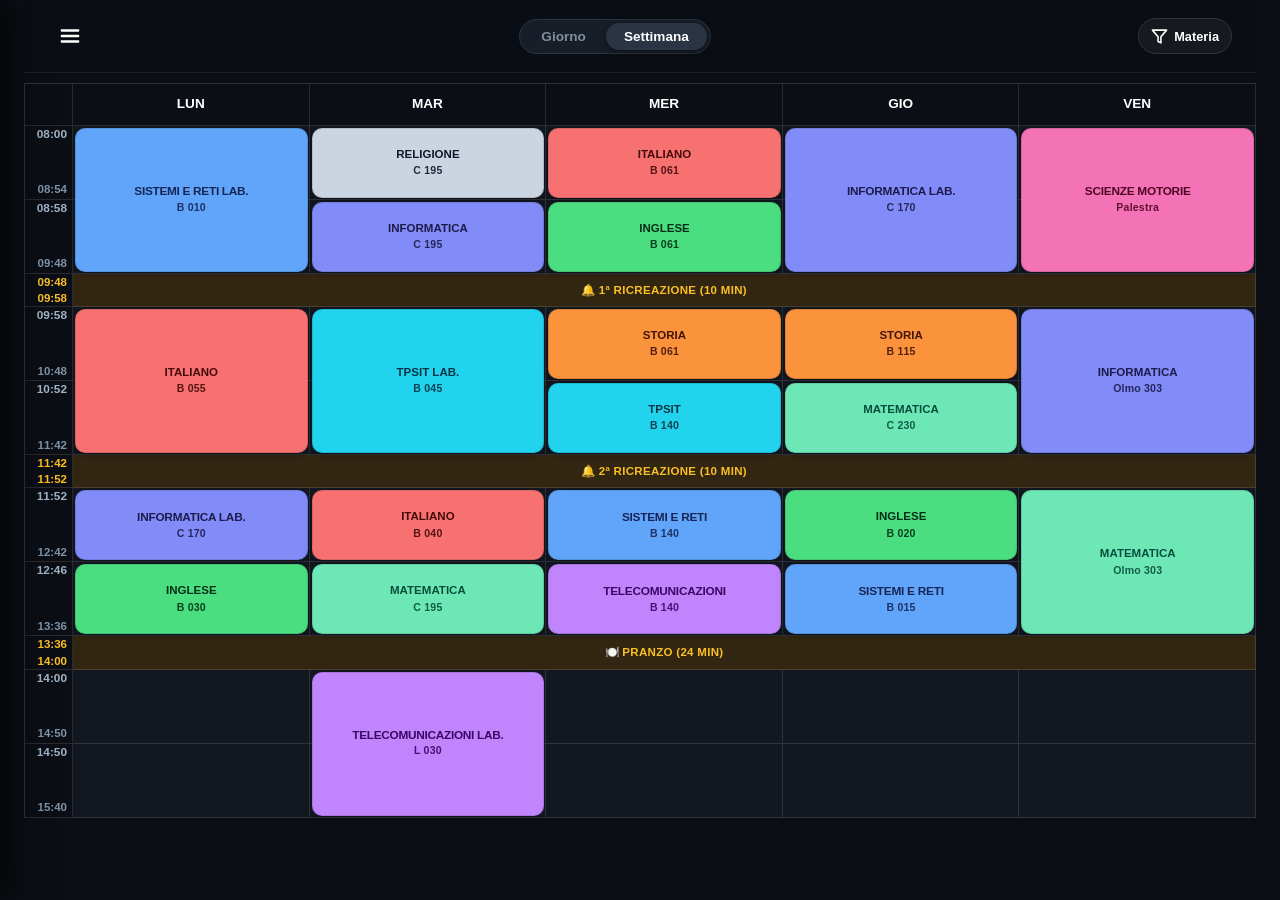
==== commit 2854a36d: "fix(cache,css): bump style.css to v59, add network-first css in sw, and vh fallbacks" ====
--- a/public/index.html
+++ b/public/index.html
@@ -13,7 +13,7 @@
   <meta name="apple-mobile-web-app-title" content="OrarioScuola">
   <link rel="icon" type="image/svg+xml" href="icons/icon.svg">
 
-  <link rel="stylesheet" href="css/style.css?v=44">
+  <link rel="stylesheet" href="css/style.css?v=59">
 </head>
 <body>
   <div id="app" class="app-layout">
@@ -1023,6 +1023,20 @@
     </div>
   </div>
 
-  <script type="module" src="js/app.js?v=57"></script>
+  <script type="module" src="js/app.js?v=59"></script>
+  <script>
+    if ('serviceWorker' in navigator) {
+      navigator.serviceWorker.register('sw.js').then(function(reg) {
+        reg.update().catch(function() {});
+      }).catch(function() {});
+
+      var refreshing = false;
+      navigator.serviceWorker.addEventListener('controllerchange', function() {
+        if (refreshing) return;
+        refreshing = true;
+        window.location.reload();
+      });
+    }
+  </script>
 </body>
 </html>
--- a/public/css/style.css
+++ b/public/css/style.css
@@ -3617,8 +3617,10 @@
 @media (max-width: 650px) {
   :root {
     /* Altezza slot e pause calibrata specificamente affinché tutte le 6 ore rientrino perfettamente nello schermo senza scroll */
-    --timeline-slot-height: clamp(54px, 8.8dvh, 68px);
-    --timeline-break-height: clamp(16px, 2.5dvh, 20px);
+    --timeline-slot-height: clamp(66px, 10.4vh, 92px);
+    --timeline-slot-height: clamp(66px, 10.4dvh, 92px);
+    --timeline-break-height: clamp(18px, 2.6vh, 24px);
+    --timeline-break-height: clamp(18px, 2.6dvh, 24px);
     --timeline-axis-width: 48px;
   }
 
@@ -3654,7 +3656,7 @@
   }
 
   .days-nav {
-    padding: 0 10px 4px 10px;
+    padding: 0 12px 8px 12px;
     gap: 4px;
   }
 
@@ -3667,7 +3669,7 @@
 
   /* Viewport timeline a filo senza margini o buchi neri in basso */
   .timeline-viewport {
-    padding: 4px 10px 6px 10px;
+    padding: 22px 12px 14px 12px;
   }
 
   .daily-timeline-grid .lesson-card {
@@ -3698,6 +3700,12 @@
   .timeline-break-bar {
     font-size: 0.68rem;
     padding: 0 6px;
+  }
+
+  .break-time-col .time-above,
+  .break-time-col .time-below {
+    font-size: 0.68rem;
+    line-height: 1;
   }
 }
 
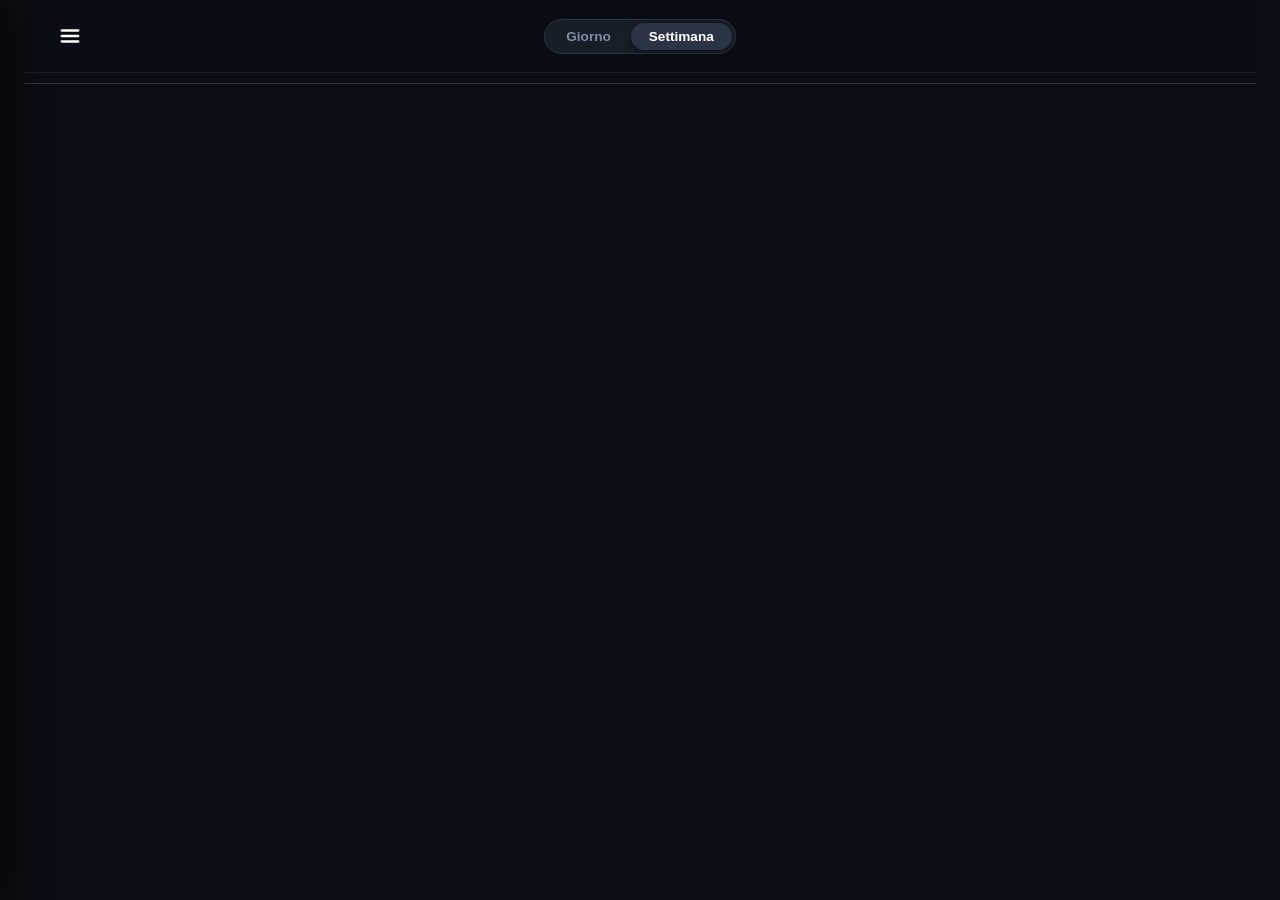
==== commit 52e79d13: "feat(filter): spostamento selettore materia nel drawer laterale e filtro click card esclusivo per vi" ====
--- a/public/index.html
+++ b/public/index.html
@@ -13,7 +13,7 @@
   <meta name="apple-mobile-web-app-title" content="OrarioScuola">
   <link rel="icon" type="image/svg+xml" href="icons/icon.svg">
 
-  <link rel="stylesheet" href="css/style.css?v=59">
+  <link rel="stylesheet" href="css/style.css?v=60">
 </head>
 <body>
   <div id="app" class="app-layout">
@@ -39,27 +39,6 @@
       </div>
 
       <div class="header-right">
-        <!-- Selettore / Filtro Materia con Dropdown -->
-        <div class="subject-filter-wrapper" id="subject-filter-wrapper">
-          <button id="btn-subject-filter-toggle" class="header-filter-btn" aria-label="Filtra materia" title="Evidenzia materia">
-            <svg width="17" height="17" viewBox="0 0 24 24" fill="none" stroke="currentColor" stroke-width="2.2" stroke-linecap="round" stroke-linejoin="round">
-              <polygon points="22 3 2 3 10 12.46 10 19 14 21 14 12.46 22 3"></polygon>
-            </svg>
-            <span class="filter-btn-label" id="filter-btn-label">Materia</span>
-            <span class="filter-active-dot hidden" id="header-filter-dot"></span>
-          </button>
-          
-          <!-- Dropdown Flottante Selezione Materia -->
-          <div class="subject-filter-dropdown hidden" id="subject-filter-dropdown" role="menu">
-            <div class="filter-dropdown-header">
-              <span class="filter-dropdown-title">EVIDENZIA MATERIA</span>
-              <button id="btn-clear-subject-filter" class="btn-clear-filter-text">Mostra tutte</button>
-            </div>
-            <div class="filter-subjects-list" id="filter-subjects-list">
-              <!-- Popolato dinamicamente da JS -->
-            </div>
-          </div>
-        </div>
       </div>
     </header>
 
@@ -518,8 +497,22 @@
             </svg>
             <span class="item-label">Filtra materia</span>
           </div>
-          <span class="drawer-item-sub-tag" id="drawer-filter-sub-tag">Tutte</span>
-        </button>
+          <div class="drawer-item-right-wrap">
+            <span class="drawer-item-sub-tag" id="drawer-filter-sub-tag">Tutte</span>
+            <span class="drawer-chevron-arrow" id="drawer-filter-chevron">▾</span>
+          </div>
+        </button>
+
+        <!-- Sezione Accordion Filtro Materia nel Drawer Laterale -->
+        <div class="drawer-filter-accordion hidden" id="drawer-filter-accordion">
+          <div class="filter-dropdown-header">
+            <span class="filter-dropdown-title">EVIDENZIA NELLA SETTIMANA</span>
+            <button id="btn-clear-subject-filter" class="btn-clear-filter-text">Mostra tutte</button>
+          </div>
+          <div class="filter-subjects-list drawer-filter-list" id="filter-subjects-list">
+            <!-- Popolato dinamicamente da JS -->
+          </div>
+        </div>
 
         <button class="drawer-item" id="nav-item-change-class">
           <div class="item-left">
@@ -1023,7 +1016,7 @@
     </div>
   </div>
 
-  <script type="module" src="js/app.js?v=59"></script>
+  <script type="module" src="js/app.js?v=60"></script>
   <script>
     if ('serviceWorker' in navigator) {
       navigator.serviceWorker.register('sw.js').then(function(reg) {
--- a/public/css/style.css
+++ b/public/css/style.css
@@ -182,8 +182,8 @@
 }
 
 .header-right {
+  width: 44px;
   min-width: 44px;
-  width: auto;
   display: flex;
   align-items: center;
   justify-content: flex-end;
@@ -3323,9 +3323,8 @@
 /* ==========================================================================
    EVIDENZIAZIONE E FILTRO MATERIA (CLIC SU MATERIA O SELETTORE DEDICATO)
    ========================================================================== */
-.grid-cell-lesson,
-.daily-timeline-grid .lesson-card {
-  cursor: pointer;
+.grid-cell-lesson {
+  cursor: pointer; /* Interattivo per evidenziare materia SOLO nella vista settimanale */
   transition: transform 0.22s cubic-bezier(0.2, 0.9, 0.3, 1),
               opacity 0.22s ease,
               filter 0.22s ease,
@@ -3333,17 +3332,24 @@
               border-color 0.22s ease;
 }
 
-/* Materie non corrispondenti al filtro: grigie e traslucide */
-.grid-cell-lesson.subject-dimmed,
-.daily-timeline-grid .lesson-card.subject-dimmed {
+.daily-timeline-grid .lesson-card {
+  cursor: default; /* Nessun filtro da clic nella vista giornaliera */
+  transition: transform 0.22s cubic-bezier(0.2, 0.9, 0.3, 1),
+              opacity 0.22s ease,
+              filter 0.22s ease,
+              box-shadow 0.22s ease,
+              border-color 0.22s ease;
+}
+
+/* Materie non corrispondenti al filtro: grigie e traslucide (solo vista settimanale) */
+.grid-cell-lesson.subject-dimmed {
   opacity: 0.20 !important;
   filter: grayscale(95%) !important;
   transform: scale(0.96) !important;
 }
 
-/* Materia selezionata: risalta viva col suo colore e bagliore nitido */
-.grid-cell-lesson.subject-highlighted,
-.daily-timeline-grid .lesson-card.subject-highlighted {
+/* Materia selezionata: risalta viva col suo colore e bagliore nitido (solo vista settimanale) */
+.grid-cell-lesson.subject-highlighted {
   opacity: 1 !important;
   filter: none !important;
   transform: scale(1.03) !important;
@@ -3351,6 +3357,45 @@
   border: 2px solid #FFFFFF !important;
   z-index: 10 !important;
   position: relative;
+}
+
+/* Drawer Laterale - Accordion Filtro Materia */
+.drawer-item-right-wrap {
+  display: flex;
+  align-items: center;
+  gap: 8px;
+}
+
+.drawer-chevron-arrow {
+  color: var(--text-dim);
+  font-size: 0.82rem;
+  transition: transform 0.2s cubic-bezier(0.2, 0.9, 0.3, 1);
+  display: inline-block;
+  user-select: none;
+}
+
+.drawer-item.accordion-expanded .drawer-chevron-arrow {
+  transform: rotate(180deg);
+  color: var(--live-line-color);
+}
+
+.drawer-filter-accordion {
+  background: rgba(255, 255, 255, 0.03);
+  border: 1px solid rgba(255, 255, 255, 0.08);
+  border-radius: var(--radius-sm);
+  margin: -2px 0 6px 0;
+  padding: 8px 10px;
+  animation: filterDropdownPop 0.18s cubic-bezier(0.2, 0.9, 0.3, 1);
+}
+
+.drawer-filter-accordion.hidden {
+  display: none !important;
+}
+
+.drawer-filter-list {
+  max-height: 240px;
+  overflow-y: auto;
+  padding: 4px 0 2px 0;
 }
 
 /* Selettore Dropdown Materia nell'Header */
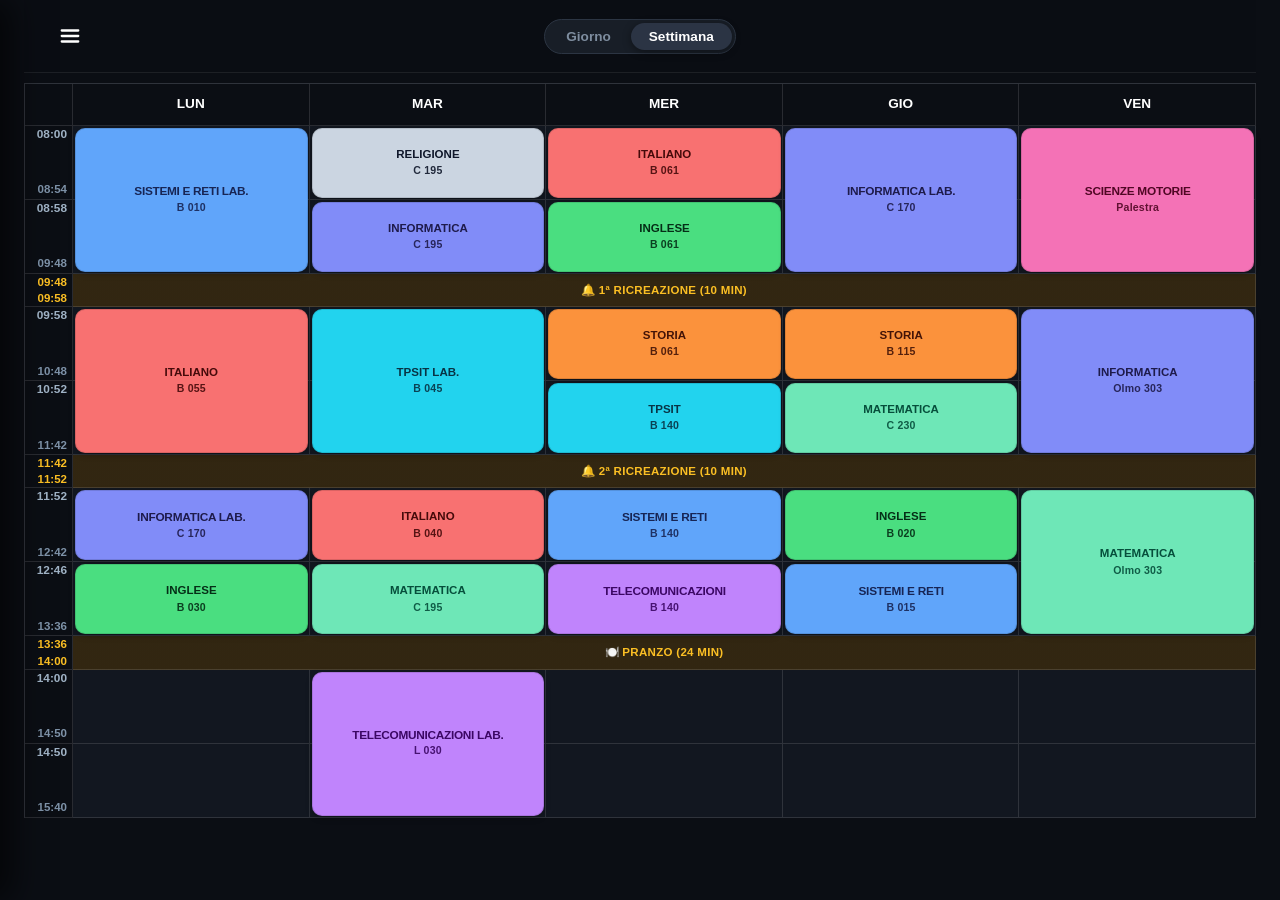
==== commit 2bacee02: "fix(syntax): close template literal in createDailyLessonSlot, bump cache to v61 and add es module sy" ====
--- a/public/index.html
+++ b/public/index.html
@@ -13,7 +13,7 @@
   <meta name="apple-mobile-web-app-title" content="OrarioScuola">
   <link rel="icon" type="image/svg+xml" href="icons/icon.svg">
 
-  <link rel="stylesheet" href="css/style.css?v=60">
+  <link rel="stylesheet" href="css/style.css?v=61">
 </head>
 <body>
   <div id="app" class="app-layout">
@@ -1016,7 +1016,7 @@
     </div>
   </div>
 
-  <script type="module" src="js/app.js?v=60"></script>
+  <script type="module" src="js/app.js?v=61"></script>
   <script>
     if ('serviceWorker' in navigator) {
       navigator.serviceWorker.register('sw.js').then(function(reg) {
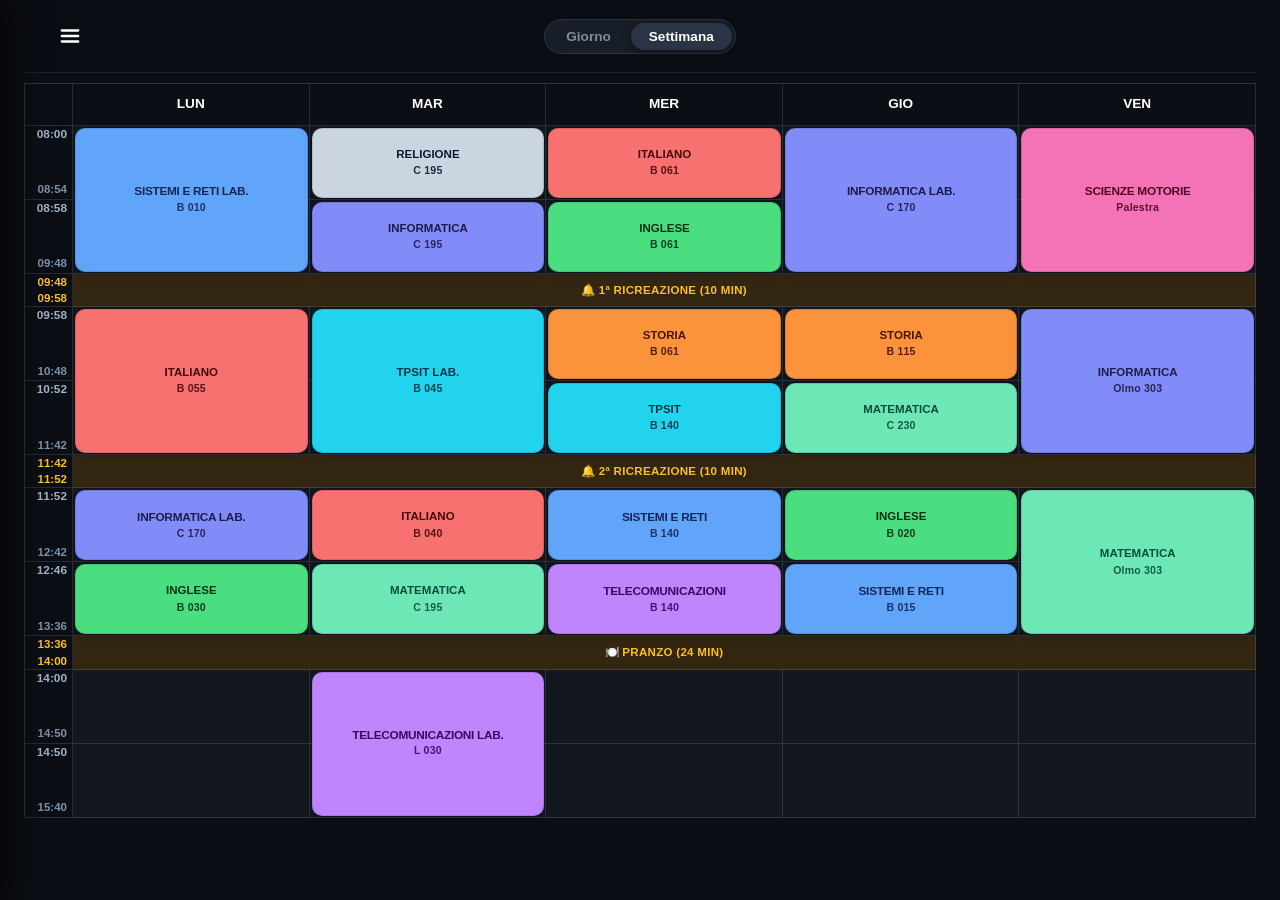
==== commit 48747f6e: "fix(sw,ui): fix sw offline fallback async match, restrict filter pill strictly to weekly view and bu" ====
--- a/public/index.html
+++ b/public/index.html
@@ -13,7 +13,7 @@
   <meta name="apple-mobile-web-app-title" content="OrarioScuola">
   <link rel="icon" type="image/svg+xml" href="icons/icon.svg">
 
-  <link rel="stylesheet" href="css/style.css?v=61">
+  <link rel="stylesheet" href="css/style.css?v=62">
 </head>
 <body>
   <div id="app" class="app-layout">
@@ -1016,7 +1016,7 @@
     </div>
   </div>
 
-  <script type="module" src="js/app.js?v=61"></script>
+  <script type="module" src="js/app.js?v=62"></script>
   <script>
     if ('serviceWorker' in navigator) {
       navigator.serviceWorker.register('sw.js').then(function(reg) {
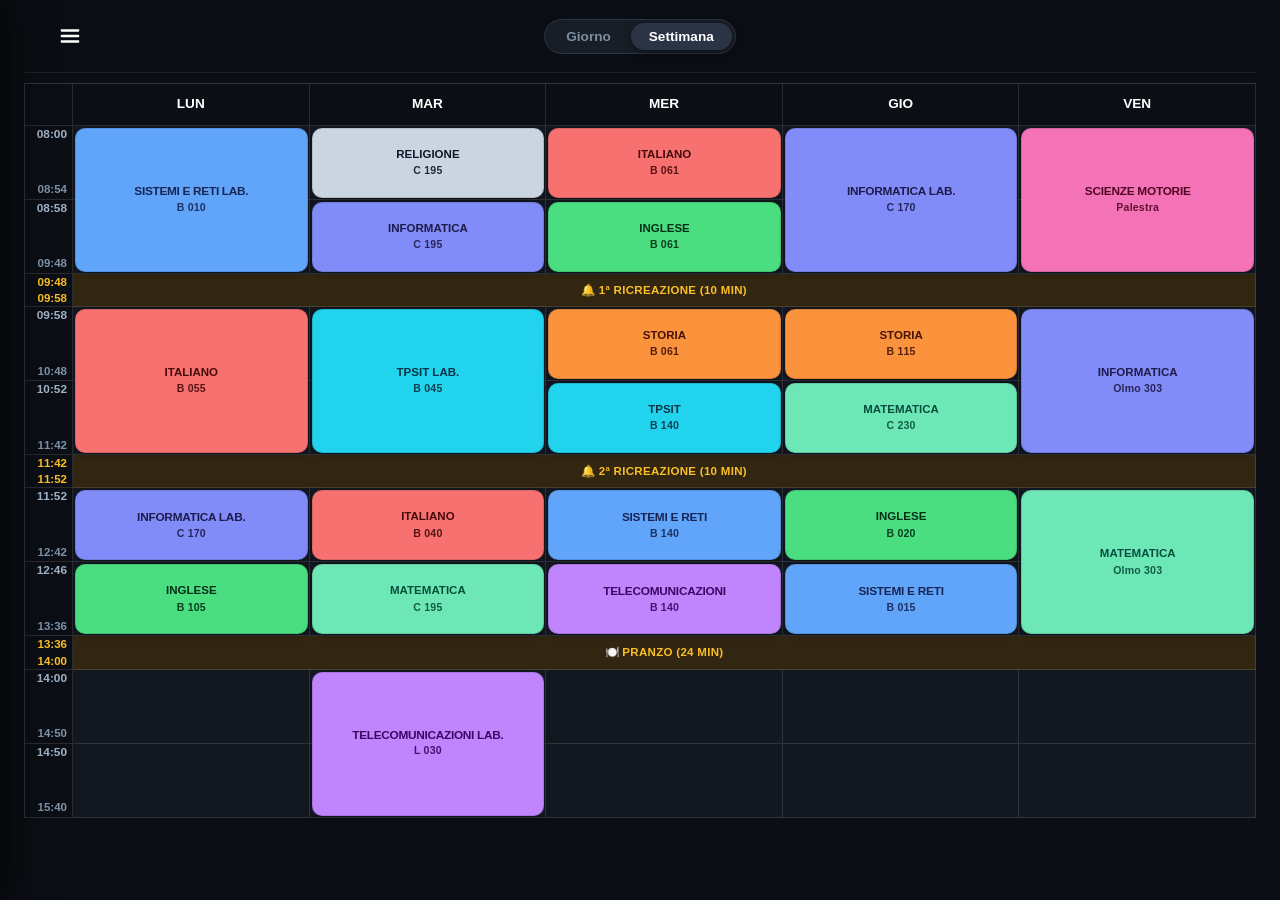
==== commit 34824900: "fix(sync): resolve weekend/timezone/cache sync failures and update 4 BINF to Nov 9" ====
--- a/public/index.html
+++ b/public/index.html
@@ -13,7 +13,7 @@
   <meta name="apple-mobile-web-app-title" content="OrarioScuola">
   <link rel="icon" type="image/svg+xml" href="icons/icon.svg">
 
-  <link rel="stylesheet" href="css/style.css?v=62">
+  <link rel="stylesheet" href="css/style.css?v=63">
 </head>
 <body>
   <div id="app" class="app-layout">
@@ -1016,7 +1016,7 @@
     </div>
   </div>
 
-  <script type="module" src="js/app.js?v=62"></script>
+  <script type="module" src="js/app.js?v=63"></script>
   <script>
     if ('serviceWorker' in navigator) {
       navigator.serviceWorker.register('sw.js').then(function(reg) {
